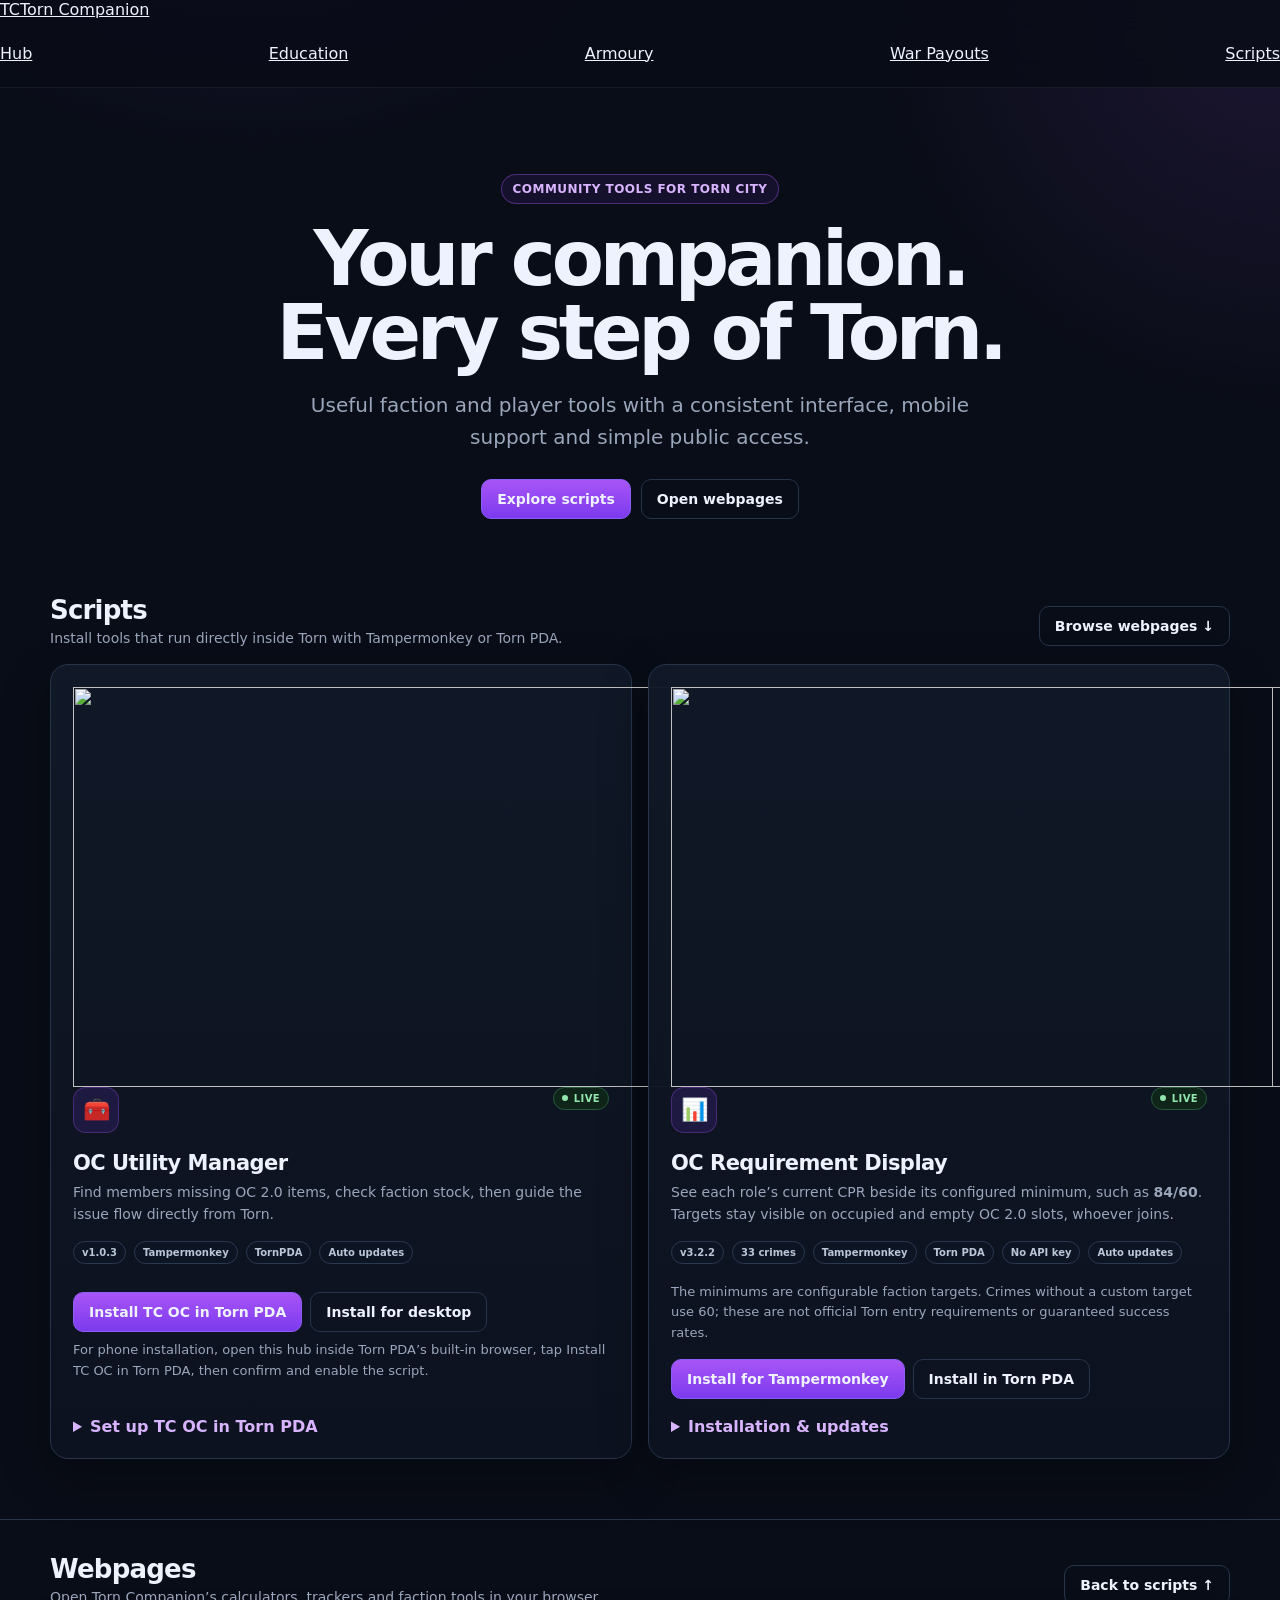
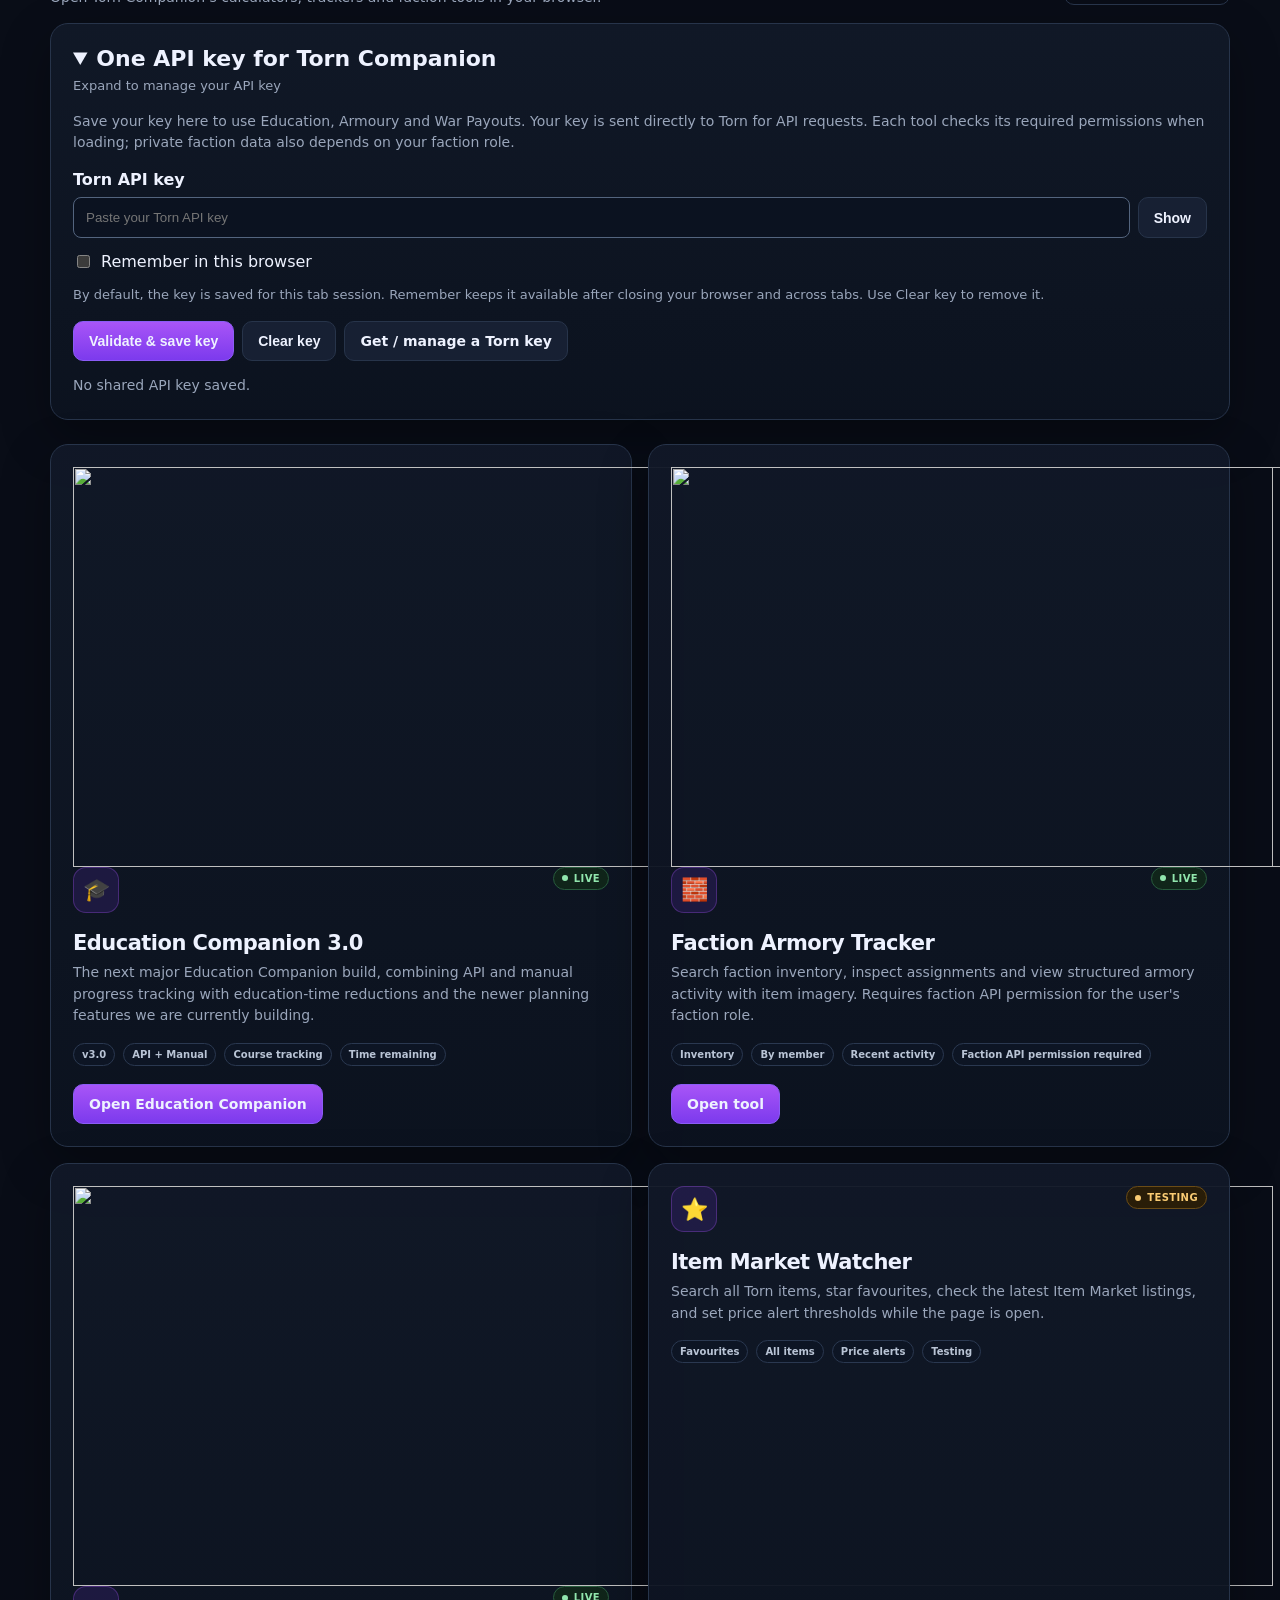
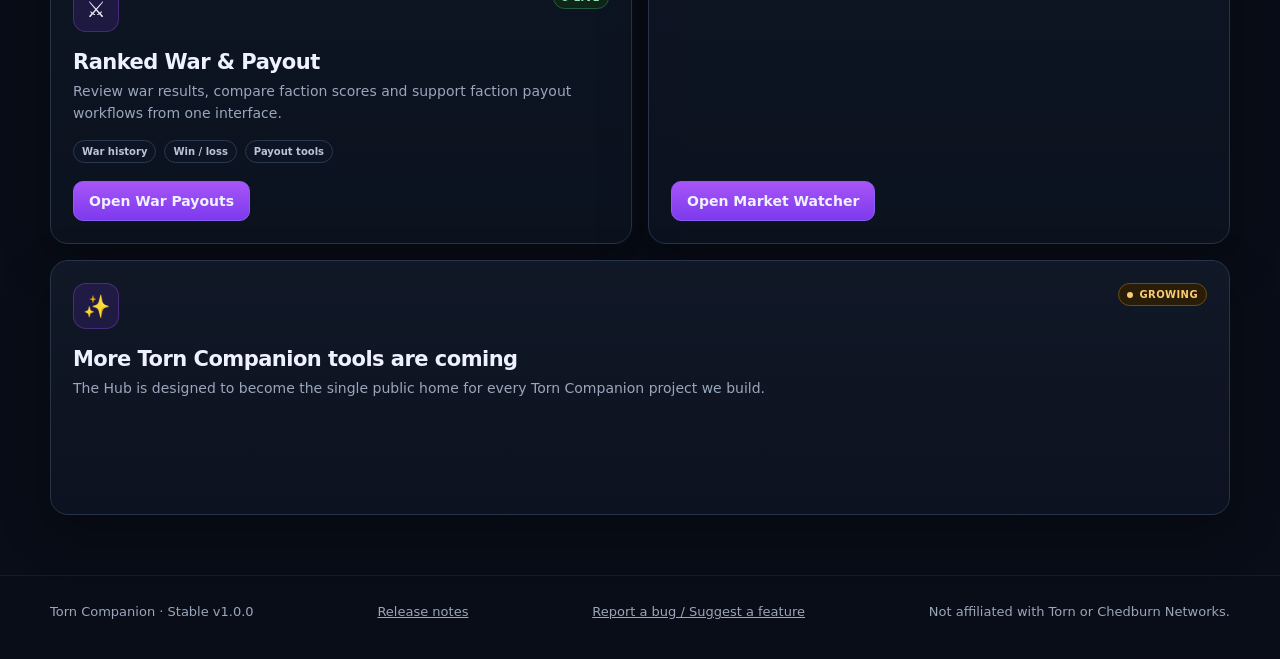
==== public/index.html @ 02f47828 "Group hub userscripts above separate webpages section" ====
<!doctype html>
<html lang="en">
<head>
  <meta charset="utf-8">
  <meta name="viewport" content="width=device-width,initial-scale=1,viewport-fit=cover">
  <meta name="theme-color" content="#0b1020">
  <link rel="icon" type="image/svg+xml" href="/favicon.svg">
  <title>Torn Companion</title>
  <meta name="description" content="Torn Companion — community tools for Torn City.">
  <style>
    :root{
      color-scheme:dark;
      --bg:#090d17;
      --panel:#111827;
      --panel2:#0f172a;
      --line:#27344a;
      --text:#eef2ff;
      --muted:#9aa6bb;
      --purple:#7c3aed;
      --purple2:#a855f7;
      --green:#22c55e;
      --amber:#f59e0b;
      --shadow:0 18px 50px rgba(0,0,0,.30);
    }
    *{box-sizing:border-box}
    html{scroll-behavior:smooth}
    body{
      margin:0;
      min-height:100vh;
      font-family:Inter,ui-sans-serif,system-ui,-apple-system,BlinkMacSystemFont,"Segoe UI",sans-serif;
      background:
        radial-gradient(circle at 20% -10%,rgba(124,58,237,.26),transparent 34rem),
        radial-gradient(circle at 100% 0,rgba(168,85,247,.13),transparent 26rem),
        var(--bg);
      color:var(--text);
    }
    a{color:inherit}
    .shell{width:min(1180px,calc(100% - 32px));margin:auto}
    header{
      position:sticky;top:0;z-index:20;
      background:rgba(9,13,23,.82);
      backdrop-filter:blur(16px);
      border-bottom:1px solid rgba(255,255,255,.06);
    }
    nav{height:68px;display:flex;align-items:center;justify-content:space-between;gap:16px}
    .brand{display:flex;align-items:center;gap:11px;text-decoration:none;font-weight:850;letter-spacing:-.02em}
    .mark{
      width:38px;height:38px;border-radius:11px;
      display:grid;place-items:center;
      background:linear-gradient(145deg,var(--purple2),var(--purple));
      box-shadow:0 8px 24px rgba(124,58,237,.32);
      font-size:18px;font-weight:900;
    }
    .navlinks{display:flex;gap:8px}
    .navlinks a{
      text-decoration:none;color:var(--muted);font-size:14px;font-weight:700;
      padding:8px 10px;border-radius:8px;
    }
    .navlinks a:hover{background:rgba(255,255,255,.05);color:var(--text)}
    .hero{padding:86px 0 42px;text-align:center}
    .eyebrow{
      display:inline-flex;align-items:center;gap:7px;
      border:1px solid rgba(168,85,247,.4);
      background:rgba(124,58,237,.10);
      color:#d8b4fe;border-radius:999px;padding:7px 11px;
      font-size:12px;font-weight:800;letter-spacing:.04em;text-transform:uppercase;
    }
    .hero h1{font-size:clamp(42px,8vw,76px);line-height:.98;margin:18px auto 18px;letter-spacing:-.055em}
    .hero p{max-width:720px;margin:0 auto;color:var(--muted);font-size:clamp(16px,2.2vw,20px);line-height:1.6}
    .hero-actions{display:flex;gap:10px;justify-content:center;flex-wrap:wrap;margin-top:26px}
    .btn{
      display:inline-flex;align-items:center;justify-content:center;gap:8px;
      border-radius:10px;padding:11px 15px;text-decoration:none;font-size:14px;font-weight:800;
      border:1px solid var(--line);background:#172033;color:var(--text);cursor:pointer;
    }
    .btn:hover{transform:translateY(-1px);border-color:#53647e}
    .btn.primary{background:linear-gradient(180deg,var(--purple2),var(--purple));border-color:#8b5cf6}
    .btn.ghost{background:transparent}
    section{padding:34px 0 60px;scroll-margin-top:90px}
    article[id],#api-settings{scroll-margin-top:90px}
    .section-head{display:flex;justify-content:space-between;align-items:end;gap:20px;margin-bottom:18px}
    .section-head h2{margin:0;font-size:26px;letter-spacing:-.03em}
    .section-head p{margin:5px 0 0;color:var(--muted);font-size:14px}
    .grid{display:grid;grid-template-columns:repeat(2,minmax(0,1fr));gap:16px}
    .card{
      min-height:255px;
      display:flex;flex-direction:column;
      background:linear-gradient(180deg,rgba(17,24,39,.96),rgba(12,18,31,.96));
      border:1px solid var(--line);border-radius:18px;padding:22px;
      box-shadow:var(--shadow);
    }
    .card-top{display:flex;align-items:flex-start;justify-content:space-between;gap:14px}
    .icon{
      width:46px;height:46px;border-radius:13px;display:grid;place-items:center;
      background:rgba(124,58,237,.15);border:1px solid rgba(168,85,247,.30);font-size:22px;
    }
    .status{
      display:inline-flex;align-items:center;gap:6px;
      padding:5px 8px;border-radius:999px;border:1px solid #275b3d;
      background:#10251a;color:#91e6ad;font-size:10px;font-weight:900;text-transform:uppercase;letter-spacing:.04em;
    }
    .status.pending{border-color:#6b4c16;background:#291d08;color:#f9cb73}
    .dot{width:6px;height:6px;border-radius:50%;background:currentColor}
    .card h3{font-size:21px;letter-spacing:-.025em;margin:18px 0 7px}
    .card p{color:var(--muted);line-height:1.55;margin:0 0 16px;font-size:14px}
    .meta{display:flex;gap:8px;flex-wrap:wrap;margin-bottom:18px}
    .pill{border:1px solid #2a3850;color:#b9c4d5;background:#0d1524;border-radius:999px;padding:5px 8px;font-size:10px;font-weight:800}
    .card-actions{display:flex;gap:8px;flex-wrap:wrap;margin-top:auto}
    .wide{grid-column:1/-1}
    .install-box{
      display:grid;grid-template-columns:1fr auto;gap:14px;align-items:center;
      background:#0b1220;border:1px solid #26364e;border-radius:12px;padding:12px;margin-top:4px;
    }
    code{color:#c4b5fd;font-size:12px;word-break:break-all}
    footer{border-top:1px solid rgba(255,255,255,.06);padding:28px 0 40px;color:var(--muted);font-size:13px}
    .footer-row{display:flex;justify-content:space-between;gap:20px;flex-wrap:wrap}
    @media(max-width:760px){
      .shell{width:min(100% - 20px,1180px)}
      nav{height:60px}.navlinks{display:none}
      .hero{padding:58px 0 26px}
      .grid{grid-template-columns:1fr}
      .wide{grid-column:auto}
      .section-head{align-items:flex-start;flex-direction:column}
      .install-box{grid-template-columns:1fr}
      .card{min-height:auto}
    }
  </style>
<script src="/shared-api.js" defer></script><link rel="stylesheet" href="/companion.css"><script src="/pda-install.js" defer></script><script src="/oc-requirements-install.js" defer></script></head>
<body class="tc-page tc-hub" data-page="hub">
<header><div class="tc-navbar"><div class="tc-nav-top"><a class="tc-nav-brand" href="/"><span class="tc-nav-mark">TC</span><span>Torn Companion</span></a><nav class="tc-mainnav" aria-label="Torn Companion tools"><a href="/" aria-current="page">Hub</a><a href="/education/">Education</a><a href="/armoury/">Armoury</a><a href="/payouts/">War Payouts</a><a href="/#scripts">Scripts</a></nav></div></div></header>

  <main>
    <div class="shell hero tc-hero" style="--tc-art:url('/assets/hub-banner.webp')">
      <span class="eyebrow">Community tools for Torn City</span>
      <h1>Your companion.<br>Every step of Torn.</h1>
      <p>Useful faction and player tools with a consistent interface, mobile support and simple public access.</p>
      <div class="hero-actions">
        <a class="btn primary" href="#scripts">Explore scripts</a>
        <a class="btn ghost" href="#tools">Open webpages</a>
      </div>
    </div>


    <section id="scripts" aria-labelledby="scripts-heading">
      <div class="shell">
        <div class="section-head">
          <div>
            <h2 id="scripts-heading">Scripts</h2>
            <p>Install tools that run directly inside Torn with Tampermonkey or Torn PDA.</p>
          </div>
          <a class="btn ghost" href="#tools">Browse webpages ↓</a>
        </div>
        <div class="grid">
          <article class="card" id="install">
            <img class="tool-art" src="/assets/hub-banner.webp" alt="" loading="lazy" decoding="async" width="1200" height="400">
<div class="card-top">
              <div class="icon">🧰</div>
              <span class="status"><span class="dot"></span>Live</span>
            </div>
            <h3>OC Utility Manager</h3>
            <p>Find members missing OC 2.0 items, check faction stock, then guide the issue flow directly from Torn.</p>
            <div class="meta">
              <span class="pill">v1.0.3</span>
              <span class="pill">Tampermonkey</span>
              <span class="pill">TornPDA</span>
              <span class="pill">Auto updates</span>
            </div>
            <div class="card-actions">
              <a class="btn primary" href="/scripts/tc-oc.user.js">Install TC OC in Torn PDA</a><a class="btn ghost" href="https://raw.githubusercontent.com/eKININJ4x/torn-oc-utility-manager/main/oc-utility-manager.user.js">Install for desktop</a><p style="width:100%;font-size:13px;color:var(--muted)">For phone installation, open this hub inside Torn PDA’s built-in browser, tap Install TC OC in Torn PDA, then confirm and enable the script.</p><details class="tc-pda-guide" style="width:100%;margin-top:12px"><summary style="cursor:pointer;font-weight:800;color:#d8b4fe">Set up TC OC in Torn PDA</summary><ol style="padding-left:20px;color:var(--muted);line-height:1.7"><li>Open Torn PDA → Settings → Advanced browser settings. Enable custom user scripts and open Manage scripts / Userscripts.</li><li>Open this hub inside Torn PDA’s built-in browser and tap <strong>Install TC OC in Torn PDA</strong>. Torn PDA will open its script installation screen. Confirm installation and ensure the script is enabled.</li><li>If no install prompt appears, use <strong>Copy script for Torn PDA</strong> below. In Manage scripts, tap +, paste the complete script and save it. Choose injection at End if the panel does not appear.</li><li>In Torn PDA’s browser, open Torn → Faction → Organised Crimes. Open the TC OC / OC Utility Manager button.</li><li>In TC OC, tap API key, enter your Torn key, then Save API key and Refresh. Private faction data requires the appropriate key permissions and Faction API Access for your faction role.</li></ol><p style="font-size:13px;color:var(--muted)">TC OC runs inside Torn and stores its own key. The hub’s shared key does not automatically transfer into Torn PDA’s userscript. Keep only one copy of TC OC enabled; reload the faction page after installing.</p><button class="btn" type="button" id="tcCopyPdaScript">Copy script for Torn PDA</button><p id="tcPdaCopyStatus" role="status" style="font-size:13px;color:var(--muted)"></p><textarea id="tcPdaScriptText" hidden readonly aria-label="TC OC script to copy" style="width:100%;min-height:140px"></textarea></details>
              </div>
          </article>

          <article class="card" id="oc-requirements">
            <img class="tool-art" src="/assets/hub-banner.webp" alt="" loading="lazy" decoding="async" width="1200" height="400">
            <div class="card-top">
              <div class="icon" aria-hidden="true">📊</div>
              <span class="status"><span class="dot"></span>Live</span>
            </div>
            <h3>OC Requirement Display</h3>
            <p>See each role’s current CPR beside its configured minimum, such as <strong>84/60</strong>. Targets stay visible on occupied and empty OC 2.0 slots, whoever joins.</p>
            <div class="meta">
              <span class="pill">v3.2.2</span><span class="pill">33 crimes</span><span class="pill">Tampermonkey</span><span class="pill">Torn PDA</span><span class="pill">No API key</span><span class="pill">Auto updates</span>
            </div>
            <p style="font-size:13px">The minimums are configurable faction targets. Crimes without a custom target use 60; these are not official Torn entry requirements or guaranteed success rates.</p>
            <div class="card-actions">
              <a class="btn primary" href="https://raw.githubusercontent.com/eKININJ4x/torn-companion-hub/main/public/scripts/tc-oc-requirements.user.js">Install for Tampermonkey</a>
              <a class="btn ghost" href="/scripts/tc-oc-requirements.user.js">Install in Torn PDA</a>
            </div>
            <details style="margin-top:18px">
              <summary style="cursor:pointer;font-weight:800;color:#d8b4fe">Installation &amp; updates</summary>
              <h4>Desktop / Tampermonkey</h4>
              <ol style="padding-left:20px;color:var(--muted);line-height:1.7">
                <li>With Tampermonkey installed and enabled, select <strong>Install for Tampermonkey</strong> and confirm the installation screen.</li>
                <li>If you tested an earlier copy, replace or disable that copy so only one OC Requirement Display script is enabled.</li>
                <li>Refresh Torn’s Faction → Organised Crimes page. Role values should now appear as current/minimum.</li>
              </ol>
              <h4>Torn PDA</h4>
              <ol style="padding-left:20px;color:var(--muted);line-height:1.7">
                <li>Enable custom user scripts in Torn PDA’s browser settings.</li>
                <li>Open this hub inside Torn PDA’s built-in browser, tap <strong>Install in Torn PDA</strong>, then confirm and enable the script.</li>
                <li>If no installation prompt appears, use <strong>Copy script</strong> below. Open Torn PDA’s Manage scripts / Userscripts, add a script, paste the complete code and save. Use End injection if requested.</li>
                <li>Reload Torn’s Faction → Organised Crimes page inside Torn PDA. No API key is needed.</li>
              </ol>
              <p style="font-size:13px">This published version includes update and download links. Tampermonkey can check for updates automatically when enabled; in Torn PDA, use its script update/check control if available, or reinstall from this card. Manually pasted earlier test builds need this version installed once to receive the update links.</p>
              <button class="btn" type="button" id="tcCopyOcRequirements">Copy script</button>
              <p id="tcOcRequirementsCopyStatus" role="status" aria-live="polite" style="font-size:13px;color:var(--muted)"></p>
              <textarea id="tcOcRequirementsScriptText" hidden readonly aria-label="OC Requirement Display script to copy" style="width:100%;min-height:160px"></textarea>
            </details>
          </article>
        </div>
      </div>
    </section>

    <section id="tools" aria-labelledby="webpages-heading" style="border-top:1px solid var(--line)">
      <div class="shell">
        <div class="section-head">
          <div>
            <h2 id="webpages-heading">Webpages</h2>
            <p>Open Torn Companion’s calculators, trackers and faction tools in your browser.</p>
          </div>
          <a class="btn ghost" href="#scripts">Back to scripts ↑</a>
        </div>
        <div id="api-settings" style="margin:0 0 24px">
          <article class="card" style="min-height:auto"><details id="tcApiDetails" open><summary style="cursor:pointer;font-size:22px;font-weight:800"><span>One API key for Torn Companion</span><span id="tcApiSummary" style="display:block;margin-top:7px;color:#9aa6bb;font-size:13px;font-weight:400">Expand to manage your API key</span></summary><div style="margin-top:18px"><p>Save your key here to use Education, Armoury and War Payouts. Your key is sent directly to Torn for API requests. Each tool checks its required permissions when loading; private faction data also depends on your faction role.</p><form id="tcKeyForm"><label for="tcKey" style="display:block;margin-bottom:8px;font-weight:700">Torn API key</label><div style="display:flex;gap:8px;flex-wrap:wrap"><input id="tcKey" type="password" autocomplete="off" spellcheck="false" placeholder="Paste your Torn API key" style="flex:1;min-width:180px;padding:12px;background:#0b1220;color:#eef2ff;border:1px solid #53647e;border-radius:8px"><button class="btn" type="button" id="tcShow">Show</button></div><label style="display:flex;align-items:center;gap:8px;margin:14px 0"><input type="checkbox" id="tcRemember">Remember in this browser</label><p style="font-size:13px">By default, the key is saved for this tab session. Remember keeps it available after closing your browser and across tabs. Use Clear key to remove it.</p><div class="card-actions"><button type="submit" class="btn primary" id="tcSave">Validate &amp; save key</button><button type="button" class="btn" id="tcClear">Clear key</button><a class="btn" href="https://www.torn.com/preferences.php#tab=api" target="_blank" rel="noopener noreferrer">Get / manage a Torn key</a></div><p id="tcKeyState" role="status" aria-live="polite" style="margin:14px 0 0">No shared API key saved.</p></form></div></details></article>
        </div>
        <div class="grid">
          <article class="card">
            <img class="tool-art" src="/assets/education-university.webp" alt="" loading="lazy" decoding="async" width="1200" height="400">
<div class="card-top">
              <div class="icon">🎓</div>
              <span class="status"><span class="dot"></span>Live</span>
            </div>
            <h3>Education Companion 3.0</h3>
            <p>The next major Education Companion build, combining API and manual progress tracking with education-time reductions and the newer planning features we are currently building.</p>
            <div class="meta">
              <span class="pill">v3.0</span>
              <span class="pill">API + Manual</span>
              <span class="pill">Course tracking</span>
              <span class="pill">Time remaining</span>
            </div>
            <div class="card-actions">
              <a class="btn primary" href="/education/">Open Education Companion</a>
              </div>
            
          </article>

          <article class="card">
            <img class="tool-art" src="/assets/armoury-banner.webp" alt="" loading="lazy" decoding="async" width="1200" height="400">
<div class="card-top">
              <div class="icon">🧱</div>
              <span class="status"><span class="dot"></span>Live</span>
            </div>
            <h3>Faction Armory Tracker</h3>
            <p>Search faction inventory, inspect assignments and view structured armory activity with item imagery. Requires faction API permission for the user's faction role.</p>
            <div class="meta">
              <span class="pill">Inventory</span>
              <span class="pill">By member</span>
              <span class="pill">Recent activity</span>
              <span class="pill">Faction API permission required</span>
            </div>
            <div class="card-actions">
              <a class="btn primary" href="/armoury/">Open tool</a>
              </div>
          </article>

          <article class="card">
            <img class="tool-art" src="/assets/payouts-banner.webp" alt="" loading="lazy" decoding="async" width="1200" height="400">
<div class="card-top">
              <div class="icon">⚔️</div>
              <span class="status"><span class="dot"></span>Live</span>
            </div>
            <h3>Ranked War & Payout</h3>
            <p>Review war results, compare faction scores and support faction payout workflows from one interface.</p>
            <div class="meta">
              <span class="pill">War history</span>
              <span class="pill">Win / loss</span>
              <span class="pill">Payout tools</span>
            </div>
            <div class="card-actions">
              <a class="btn primary" href="/payouts/">Open War Payouts</a>
              </div>
          </article>

          <article class="card">
<div class="card-top"><div class="icon">⭐</div><span class="status pending"><span class="dot"></span>Testing</span></div>
<h3>Item Market Watcher</h3><p>Search all Torn items, star favourites, check the latest Item Market listings, and set price alert thresholds while the page is open.</p>
<div class="meta"><span class="pill">Favourites</span><span class="pill">All items</span><span class="pill">Price alerts</span><span class="pill">Testing</span></div>
<div class="card-actions"><a class="btn primary" href="/market/">Open Market Watcher</a></div>
</article>

          <article class="card wide">
            <div class="card-top">
              <div class="icon">✨</div>
              <span class="status pending"><span class="dot"></span>Growing</span>
            </div>
            <h3>More Torn Companion tools are coming</h3>
            <p>The Hub is designed to become the single public home for every Torn Companion project we build.</p>
          </article>
        </div>
      </div>
    </section>
  </main>

  <footer>
    <div class="shell footer-row">
      <span>Torn Companion · Stable v1.0.0</span><a href="https://github.com/eKININJ4x/torn-companion-hub/releases/tag/v1.0.0" target="_blank" rel="noopener noreferrer">Release notes</a><a href="https://github.com/eKININJ4x/torn-companion-hub/issues/new/choose" target="_blank" rel="noopener noreferrer">Report a bug / Suggest a feature</a>
      <span>Not affiliated with Torn or Chedburn Networks.</span>
    </div>
  </footer>
</body>
</html>
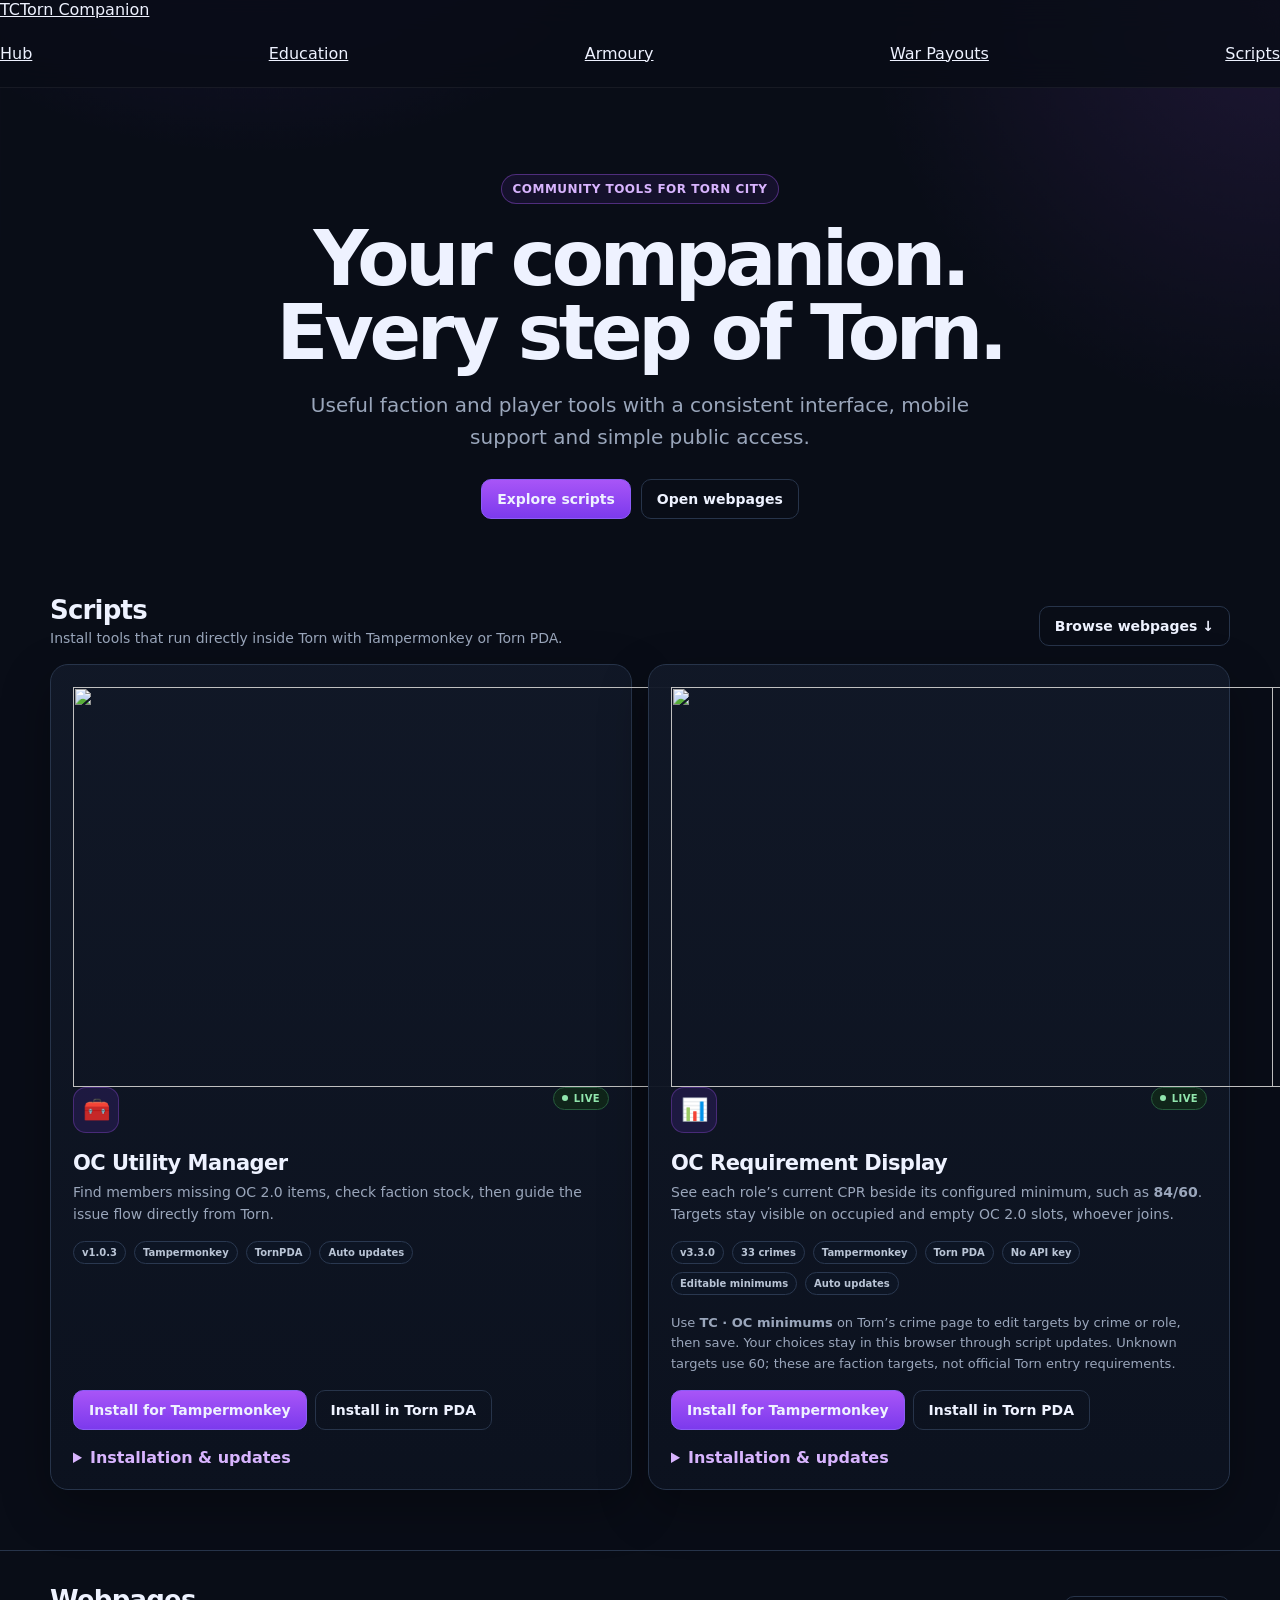
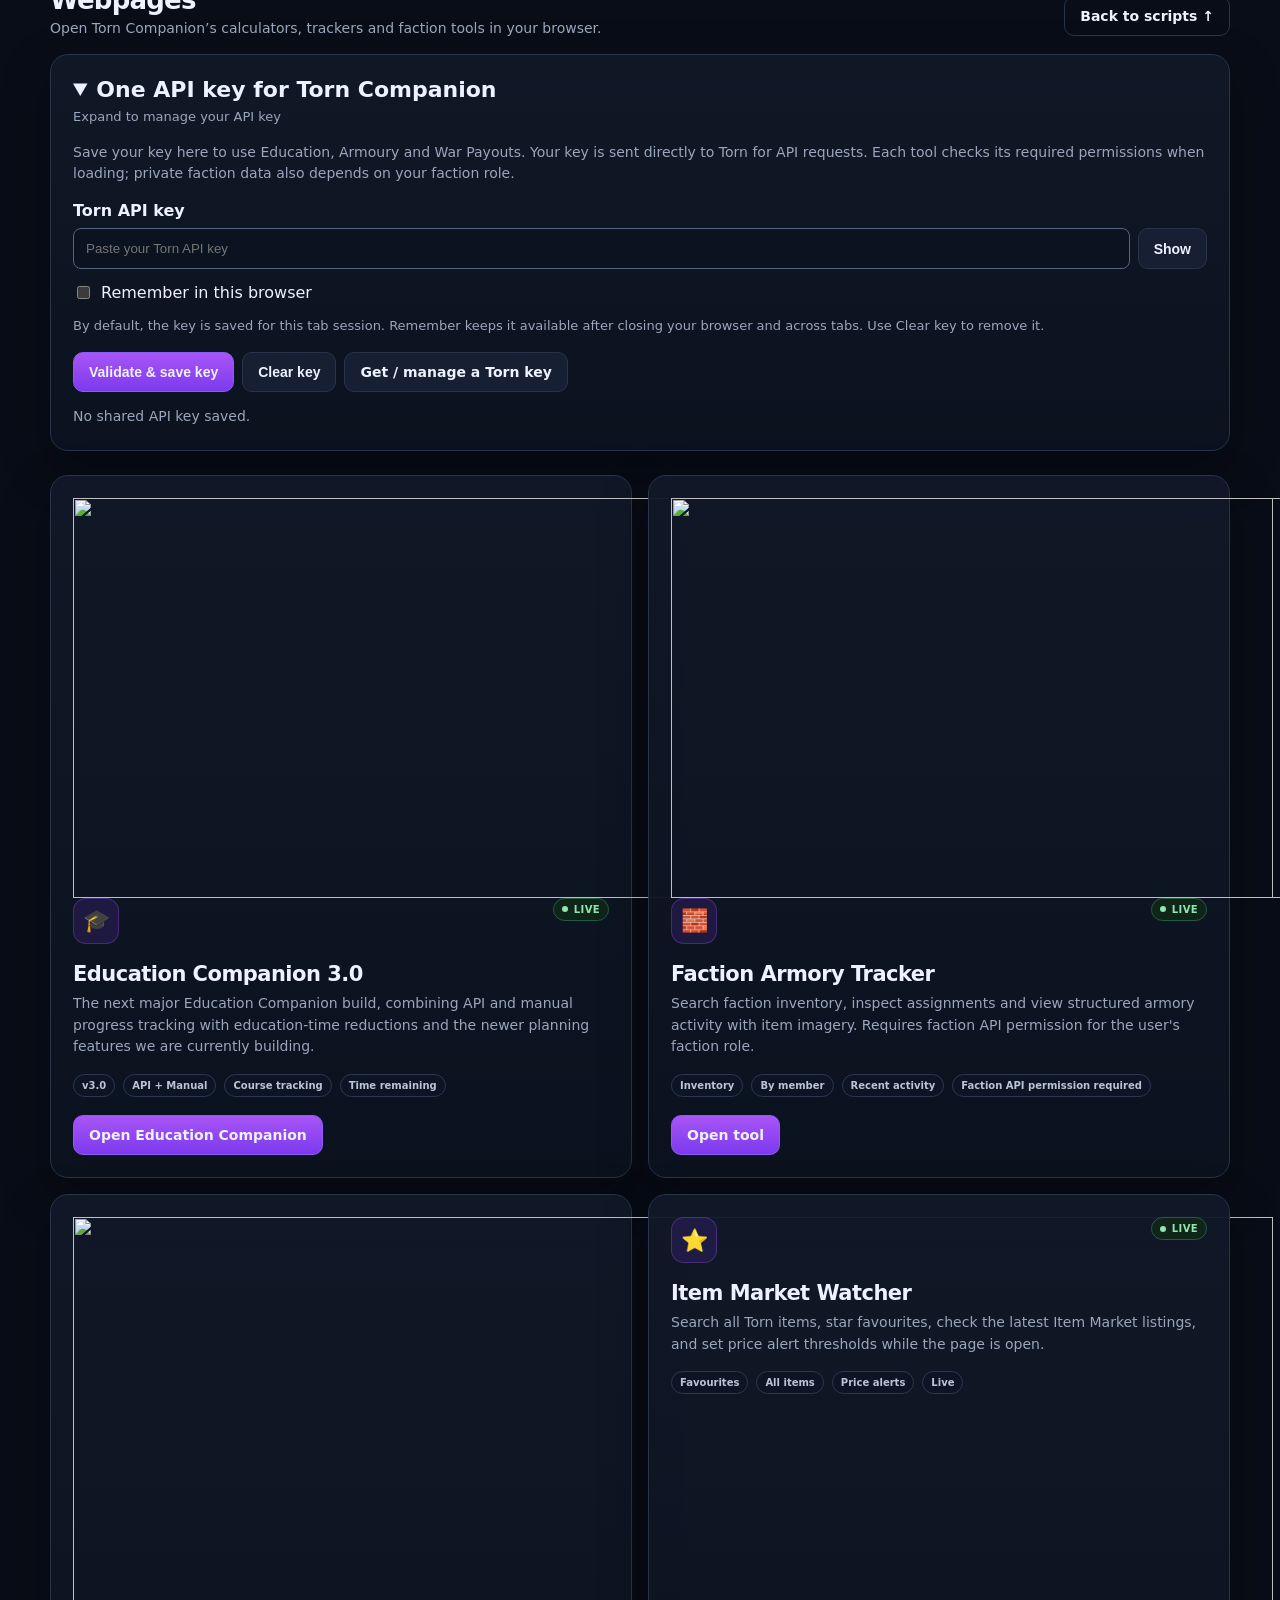
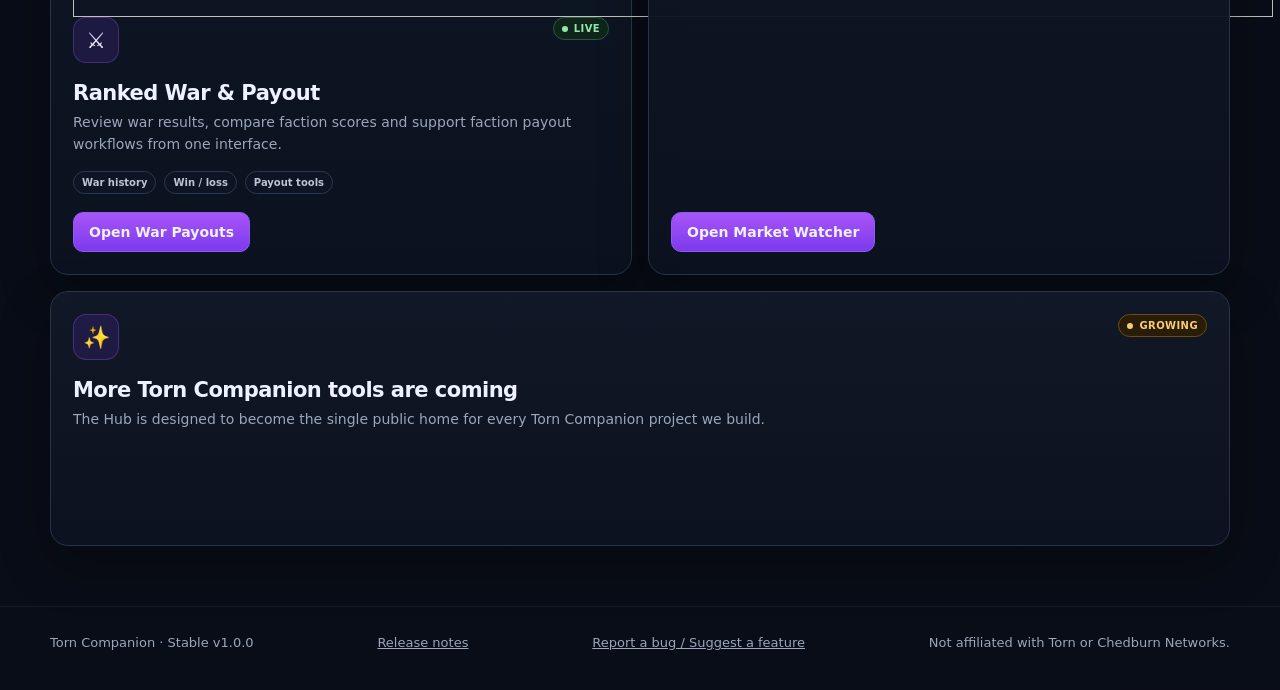
==== commit 18a1288f: "Add persistent OC target settings and polish hub script cards" ====
--- a/public/index.html
+++ b/public/index.html
@@ -152,7 +152,7 @@
         </div>
         <div class="grid">
           <article class="card" id="install">
-            <img class="tool-art" src="/assets/hub-banner.webp" alt="" loading="lazy" decoding="async" width="1200" height="400">
+            <img class="tool-art" src="/assets/oc-utility-banner.svg" alt="" loading="lazy" decoding="async" width="1200" height="400">
 <div class="card-top">
               <div class="icon">🧰</div>
               <span class="status"><span class="dot"></span>Live</span>
@@ -166,12 +166,14 @@
               <span class="pill">Auto updates</span>
             </div>
             <div class="card-actions">
-              <a class="btn primary" href="/scripts/tc-oc.user.js">Install TC OC in Torn PDA</a><a class="btn ghost" href="https://raw.githubusercontent.com/eKININJ4x/torn-oc-utility-manager/main/oc-utility-manager.user.js">Install for desktop</a><p style="width:100%;font-size:13px;color:var(--muted)">For phone installation, open this hub inside Torn PDA’s built-in browser, tap Install TC OC in Torn PDA, then confirm and enable the script.</p><details class="tc-pda-guide" style="width:100%;margin-top:12px"><summary style="cursor:pointer;font-weight:800;color:#d8b4fe">Set up TC OC in Torn PDA</summary><ol style="padding-left:20px;color:var(--muted);line-height:1.7"><li>Open Torn PDA → Settings → Advanced browser settings. Enable custom user scripts and open Manage scripts / Userscripts.</li><li>Open this hub inside Torn PDA’s built-in browser and tap <strong>Install TC OC in Torn PDA</strong>. Torn PDA will open its script installation screen. Confirm installation and ensure the script is enabled.</li><li>If no install prompt appears, use <strong>Copy script for Torn PDA</strong> below. In Manage scripts, tap +, paste the complete script and save it. Choose injection at End if the panel does not appear.</li><li>In Torn PDA’s browser, open Torn → Faction → Organised Crimes. Open the TC OC / OC Utility Manager button.</li><li>In TC OC, tap API key, enter your Torn key, then Save API key and Refresh. Private faction data requires the appropriate key permissions and Faction API Access for your faction role.</li></ol><p style="font-size:13px;color:var(--muted)">TC OC runs inside Torn and stores its own key. The hub’s shared key does not automatically transfer into Torn PDA’s userscript. Keep only one copy of TC OC enabled; reload the faction page after installing.</p><button class="btn" type="button" id="tcCopyPdaScript">Copy script for Torn PDA</button><p id="tcPdaCopyStatus" role="status" style="font-size:13px;color:var(--muted)"></p><textarea id="tcPdaScriptText" hidden readonly aria-label="TC OC script to copy" style="width:100%;min-height:140px"></textarea></details>
-              </div>
+              <a class="btn primary" href="https://raw.githubusercontent.com/eKININJ4x/torn-oc-utility-manager/main/oc-utility-manager.user.js">Install for Tampermonkey</a>
+              <a class="btn ghost" href="/scripts/tc-oc.user.js">Install in Torn PDA</a>
+            </div>
+            <details class="tc-pda-guide" style="margin-top:18px"><summary style="cursor:pointer;font-weight:800;color:#d8b4fe">Installation &amp; updates</summary><h4>Desktop / Tampermonkey</h4><ol style="padding-left:20px;color:var(--muted);line-height:1.7"><li>With Tampermonkey installed and enabled, select <strong>Install for Tampermonkey</strong> and confirm installation.</li><li>Keep one copy of OC Utility Manager enabled, then reload Torn’s faction page. Its existing update links let Tampermonkey check for newer versions.</li></ol><h4>Torn PDA</h4><ol style="padding-left:20px;color:var(--muted);line-height:1.7"><li>Open Torn PDA → Settings → Advanced browser settings. Enable custom user scripts and open Manage scripts / Userscripts.</li><li>Open this hub inside Torn PDA’s built-in browser and tap <strong>Install in Torn PDA</strong>. Torn PDA will open its script installation screen. Confirm installation and ensure the script is enabled.</li><li>If no install prompt appears, use <strong>Copy script for Torn PDA</strong> below. In Manage scripts, tap +, paste the complete script and save it. Choose injection at End if the panel does not appear.</li><li>In Torn PDA’s browser, open Torn → Faction → Organised Crimes. Open the TC OC / OC Utility Manager button.</li><li>In TC OC, tap API key, enter your Torn key, then Save API key and Refresh. Private faction data requires the appropriate key permissions and Faction API Access for your faction role.</li></ol><p style="font-size:13px;color:var(--muted)">TC OC runs inside Torn and stores its own key. The hub’s shared key does not automatically transfer into Torn PDA’s userscript. Keep only one copy of TC OC enabled; reload the faction page after installing.</p><button class="btn" type="button" id="tcCopyPdaScript">Copy script for Torn PDA</button><p id="tcPdaCopyStatus" role="status" style="font-size:13px;color:var(--muted)"></p><textarea id="tcPdaScriptText" hidden readonly aria-label="TC OC script to copy" style="width:100%;min-height:140px"></textarea></details>
           </article>
 
           <article class="card" id="oc-requirements">
-            <img class="tool-art" src="/assets/hub-banner.webp" alt="" loading="lazy" decoding="async" width="1200" height="400">
+            <img class="tool-art" src="/assets/oc-requirements-banner.svg" alt="" loading="lazy" decoding="async" width="1200" height="400">
             <div class="card-top">
               <div class="icon" aria-hidden="true">📊</div>
               <span class="status"><span class="dot"></span>Live</span>
@@ -179,9 +181,9 @@
             <h3>OC Requirement Display</h3>
             <p>See each role’s current CPR beside its configured minimum, such as <strong>84/60</strong>. Targets stay visible on occupied and empty OC 2.0 slots, whoever joins.</p>
             <div class="meta">
-              <span class="pill">v3.2.2</span><span class="pill">33 crimes</span><span class="pill">Tampermonkey</span><span class="pill">Torn PDA</span><span class="pill">No API key</span><span class="pill">Auto updates</span>
-            </div>
-            <p style="font-size:13px">The minimums are configurable faction targets. Crimes without a custom target use 60; these are not official Torn entry requirements or guaranteed success rates.</p>
+              <span class="pill">v3.3.0</span><span class="pill">33 crimes</span><span class="pill">Tampermonkey</span><span class="pill">Torn PDA</span><span class="pill">No API key</span><span class="pill">Editable minimums</span><span class="pill">Auto updates</span>
+            </div>
+            <p style="font-size:13px">Use <strong>TC · OC minimums</strong> on Torn’s crime page to edit targets by crime or role, then save. Your choices stay in this browser through script updates. Unknown targets use 60; these are faction targets, not official Torn entry requirements.</p>
             <div class="card-actions">
               <a class="btn primary" href="https://raw.githubusercontent.com/eKININJ4x/torn-companion-hub/main/public/scripts/tc-oc-requirements.user.js">Install for Tampermonkey</a>
               <a class="btn ghost" href="/scripts/tc-oc-requirements.user.js">Install in Torn PDA</a>
@@ -192,14 +194,14 @@
               <ol style="padding-left:20px;color:var(--muted);line-height:1.7">
                 <li>With Tampermonkey installed and enabled, select <strong>Install for Tampermonkey</strong> and confirm the installation screen.</li>
                 <li>If you tested an earlier copy, replace or disable that copy so only one OC Requirement Display script is enabled.</li>
-                <li>Refresh Torn’s Faction → Organised Crimes page. Role values should now appear as current/minimum.</li>
+                <li>Refresh Torn’s Faction → Organised Crimes page. Role values should now appear as current/minimum. Open <strong>TC · OC minimums</strong> at the bottom-right to change targets.</li>
               </ol>
-              <h4>Torn PDA</h4>
+              <h4>Change your minimums</h4><p style="font-size:13px">Choose a crime, optionally set a crime-wide minimum, then enter any role overrides. Blank roles inherit the crime-wide or built-in target. Select <strong>Save targets</strong> to apply your changes. Reset this crime or Reset all restores the built-in values after you save.</p><h4>Torn PDA</h4>
               <ol style="padding-left:20px;color:var(--muted);line-height:1.7">
                 <li>Enable custom user scripts in Torn PDA’s browser settings.</li>
                 <li>Open this hub inside Torn PDA’s built-in browser, tap <strong>Install in Torn PDA</strong>, then confirm and enable the script.</li>
                 <li>If no installation prompt appears, use <strong>Copy script</strong> below. Open Torn PDA’s Manage scripts / Userscripts, add a script, paste the complete code and save. Use End injection if requested.</li>
-                <li>Reload Torn’s Faction → Organised Crimes page inside Torn PDA. No API key is needed.</li>
+                <li>Reload Torn’s Faction → Organised Crimes page inside Torn PDA. No API key is needed. Use <strong>TC · OC minimums</strong> to change targets; settings are saved separately on each browser/device.</li>
               </ol>
               <p style="font-size:13px">This published version includes update and download links. Tampermonkey can check for updates automatically when enabled; in Torn PDA, use its script update/check control if available, or reinstall from this card. Manually pasted earlier test builds need this version installed once to receive the update links.</p>
               <button class="btn" type="button" id="tcCopyOcRequirements">Copy script</button>
@@ -282,9 +284,9 @@
           </article>
 
           <article class="card">
-<div class="card-top"><div class="icon">⭐</div><span class="status pending"><span class="dot"></span>Testing</span></div>
+<div class="card-top"><div class="icon">⭐</div><span class="status"><span class="dot"></span>Live</span></div>
 <h3>Item Market Watcher</h3><p>Search all Torn items, star favourites, check the latest Item Market listings, and set price alert thresholds while the page is open.</p>
-<div class="meta"><span class="pill">Favourites</span><span class="pill">All items</span><span class="pill">Price alerts</span><span class="pill">Testing</span></div>
+<div class="meta"><span class="pill">Favourites</span><span class="pill">All items</span><span class="pill">Price alerts</span><span class="pill">Live</span></div>
 <div class="card-actions"><a class="btn primary" href="/market/">Open Market Watcher</a></div>
 </article>
 
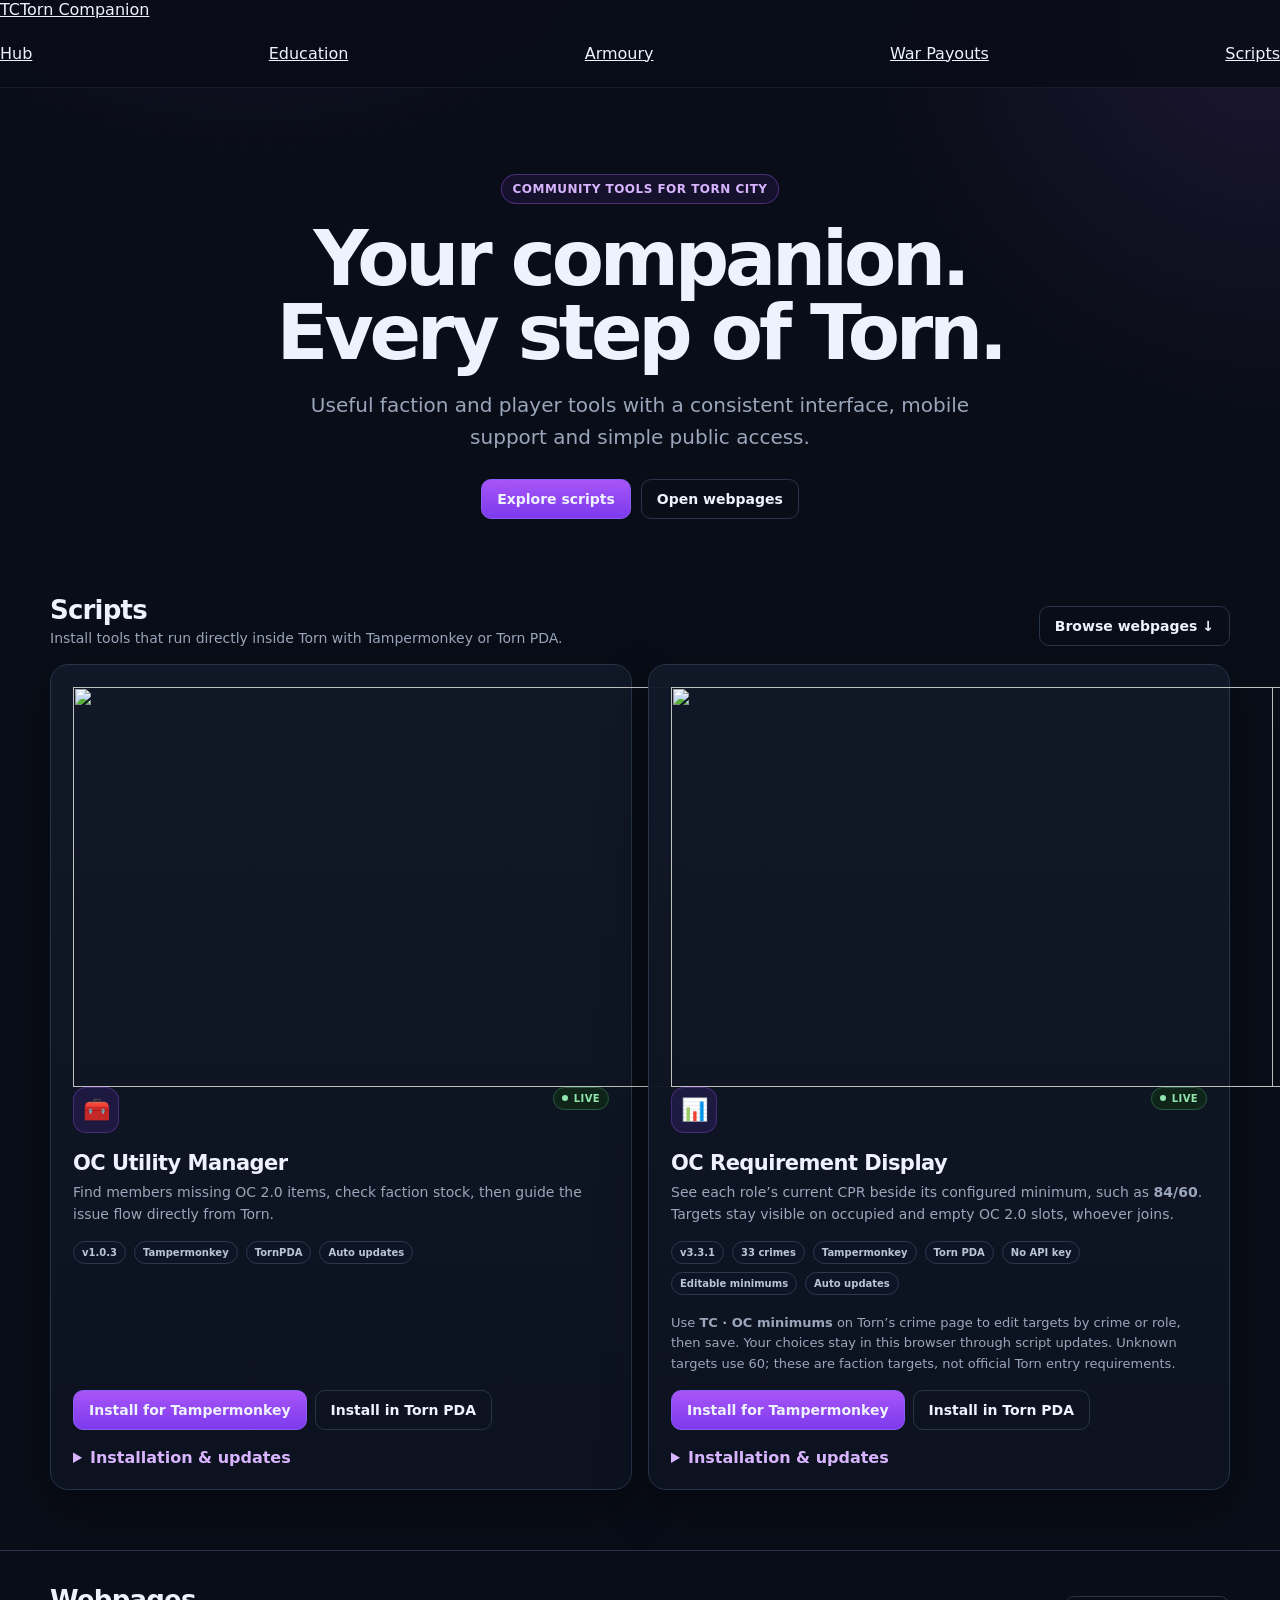
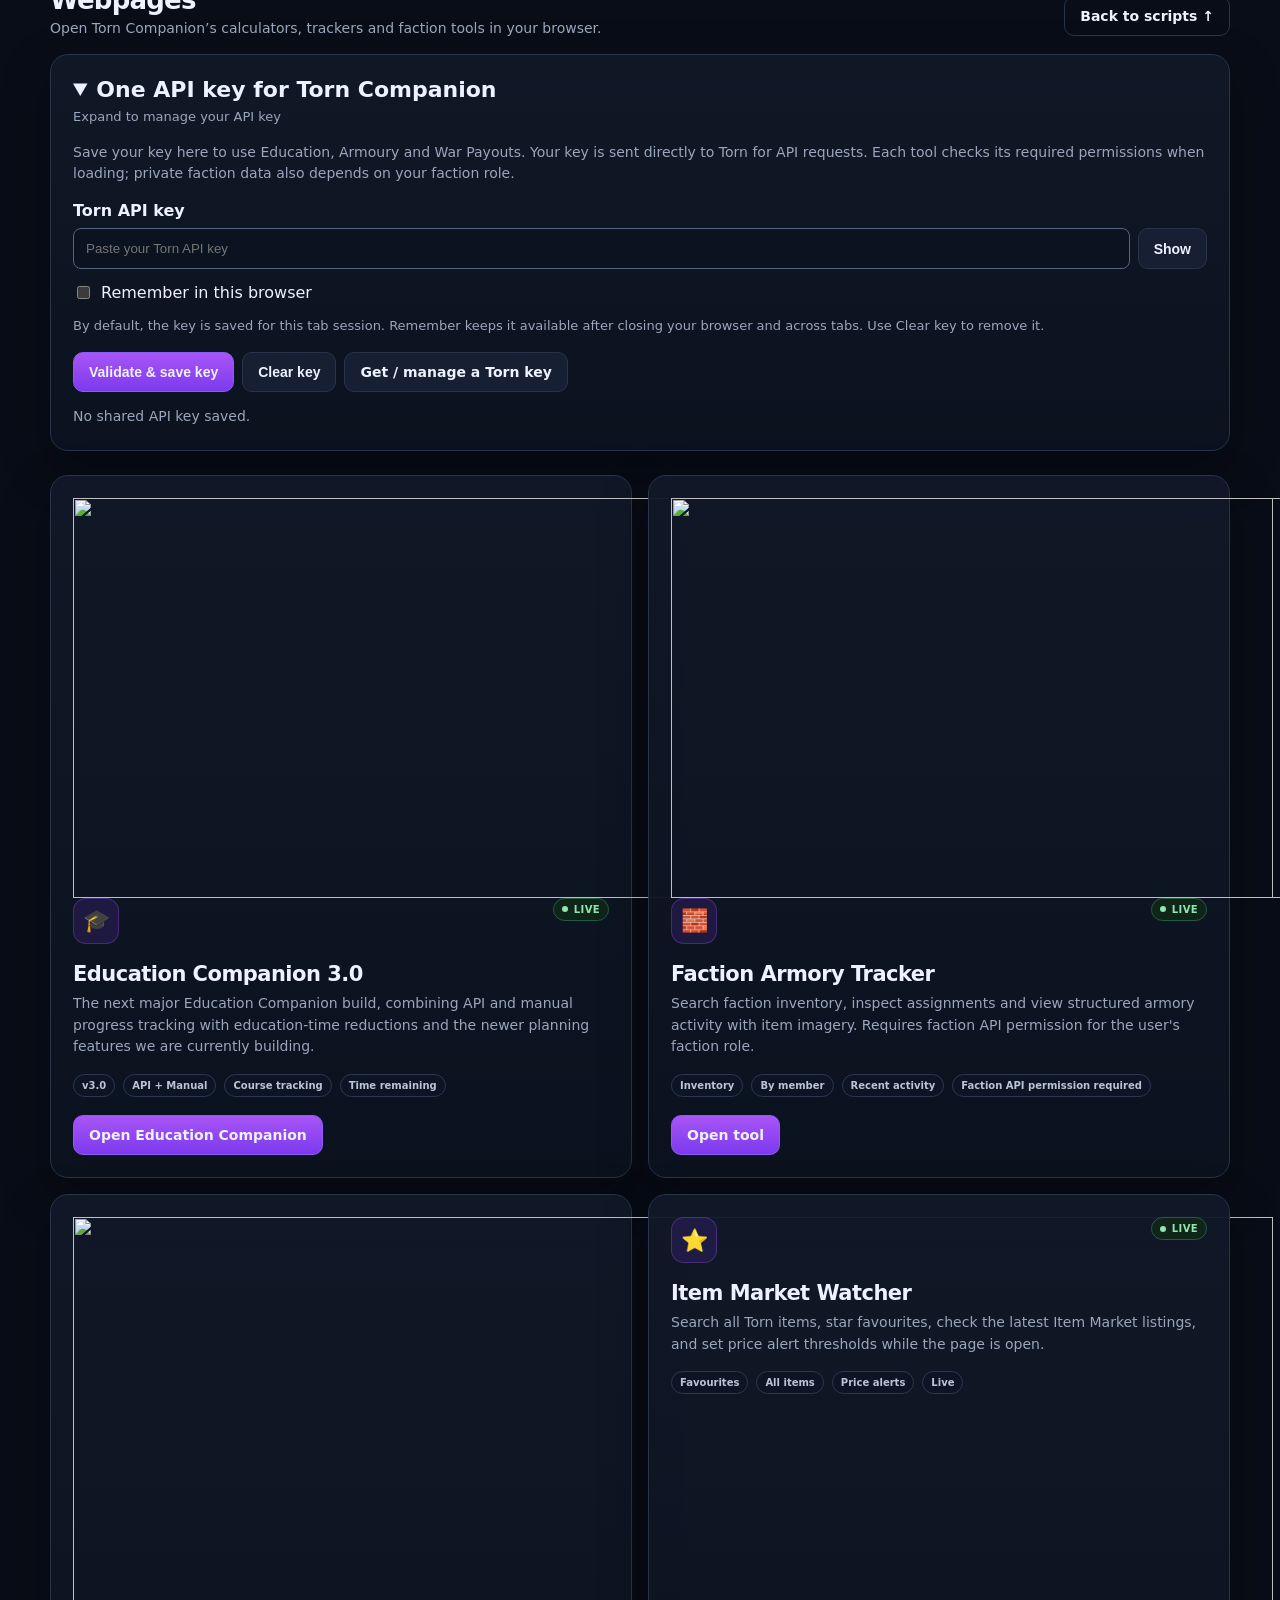
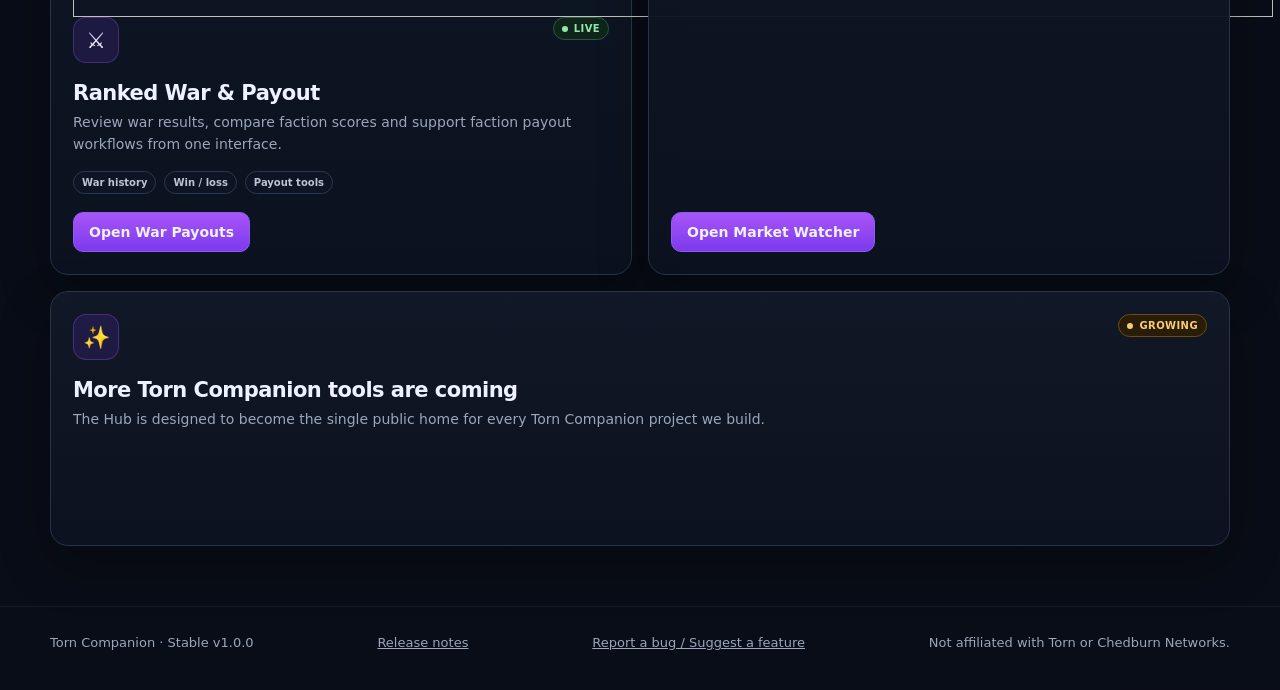
==== commit a51dfc59: "Raise OC minimums settings above Torn chat bar" ====
--- a/public/index.html
+++ b/public/index.html
@@ -181,7 +181,7 @@
             <h3>OC Requirement Display</h3>
             <p>See each role’s current CPR beside its configured minimum, such as <strong>84/60</strong>. Targets stay visible on occupied and empty OC 2.0 slots, whoever joins.</p>
             <div class="meta">
-              <span class="pill">v3.3.0</span><span class="pill">33 crimes</span><span class="pill">Tampermonkey</span><span class="pill">Torn PDA</span><span class="pill">No API key</span><span class="pill">Editable minimums</span><span class="pill">Auto updates</span>
+              <span class="pill">v3.3.1</span><span class="pill">33 crimes</span><span class="pill">Tampermonkey</span><span class="pill">Torn PDA</span><span class="pill">No API key</span><span class="pill">Editable minimums</span><span class="pill">Auto updates</span>
             </div>
             <p style="font-size:13px">Use <strong>TC · OC minimums</strong> on Torn’s crime page to edit targets by crime or role, then save. Your choices stay in this browser through script updates. Unknown targets use 60; these are faction targets, not official Torn entry requirements.</p>
             <div class="card-actions">
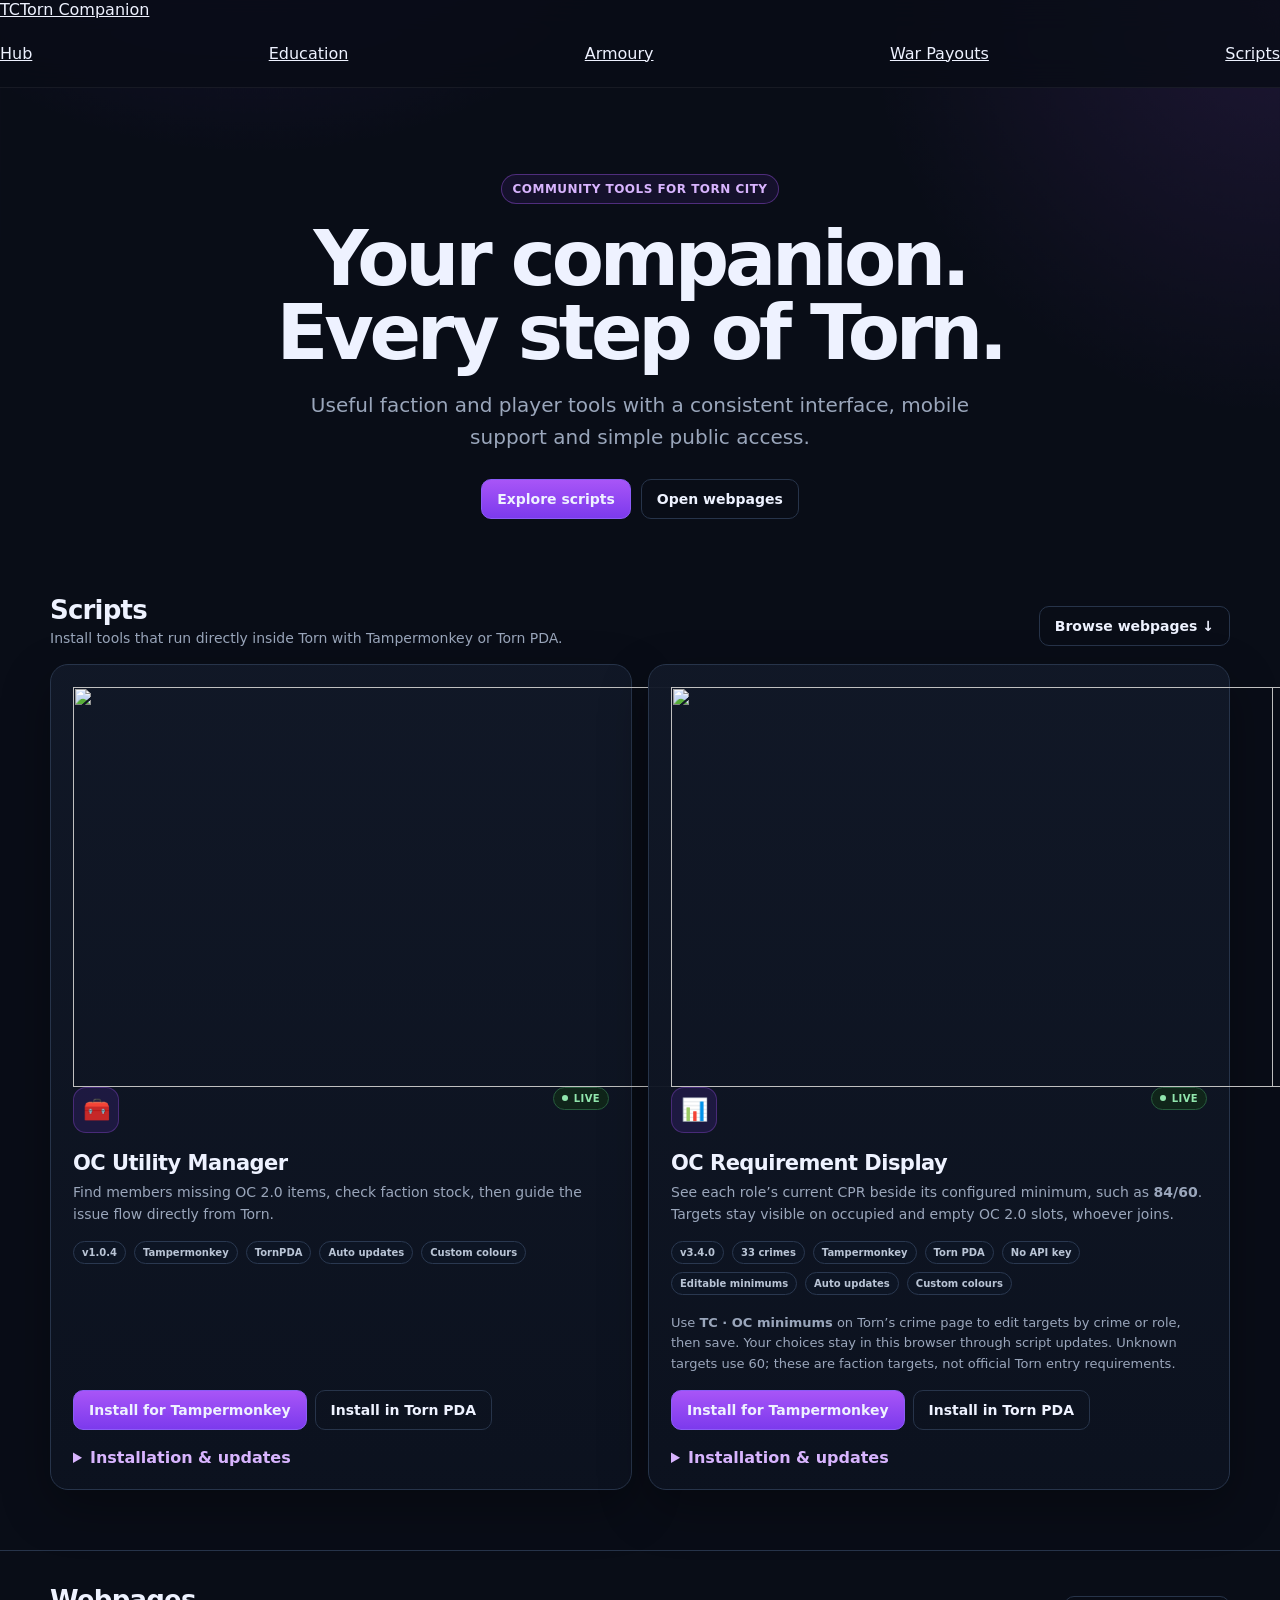
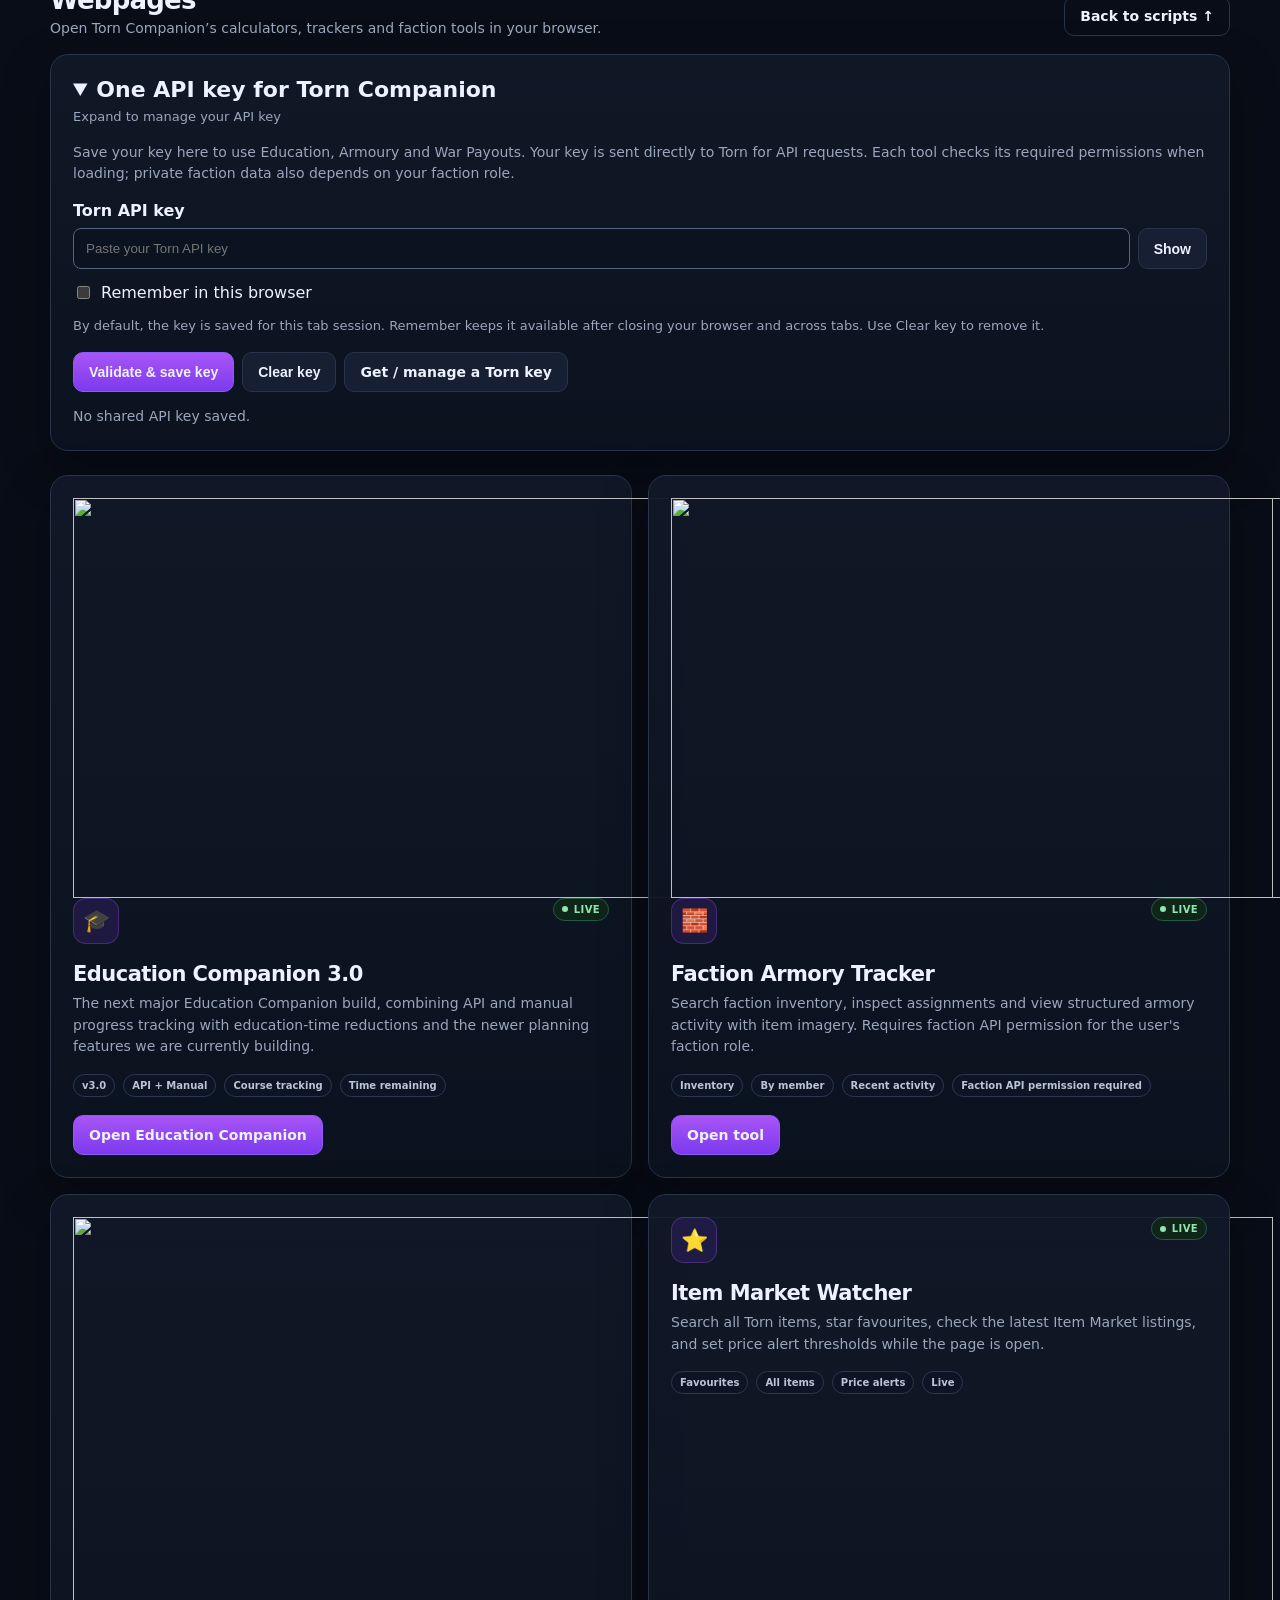
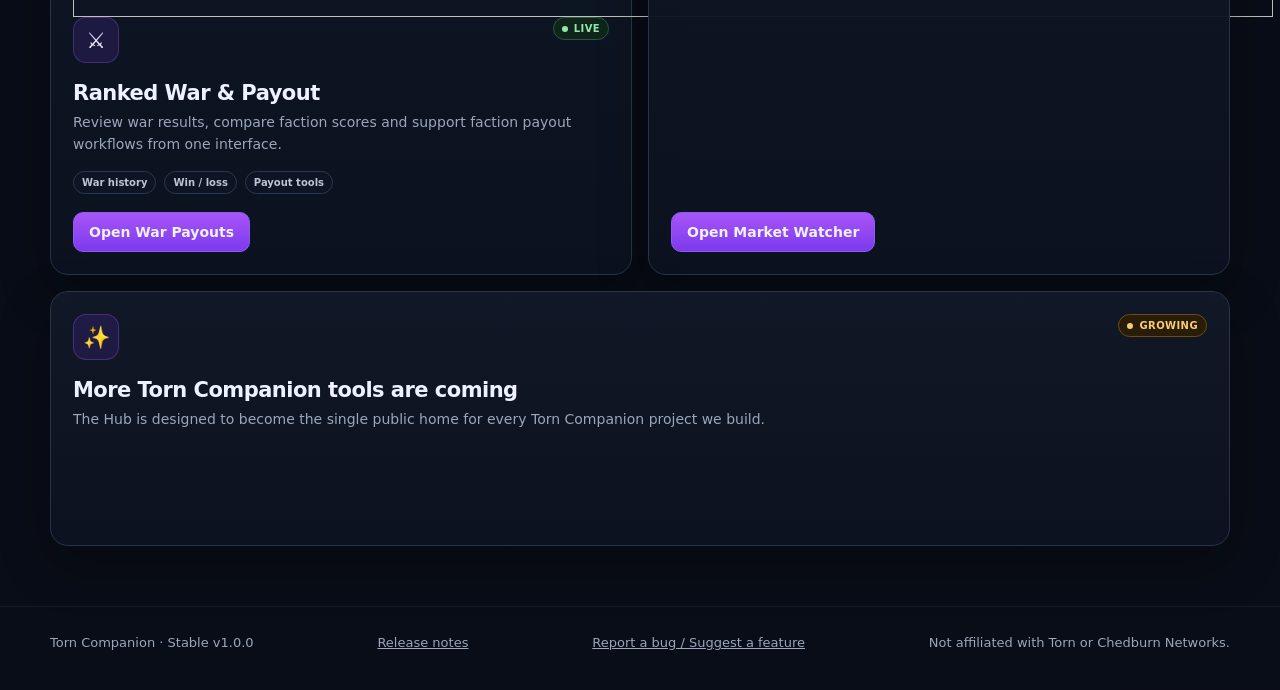
==== commit 9c348c85: "Match OC button fonts and publish custom button colours" ====
--- a/public/index.html
+++ b/public/index.html
@@ -160,16 +160,16 @@
             <h3>OC Utility Manager</h3>
             <p>Find members missing OC 2.0 items, check faction stock, then guide the issue flow directly from Torn.</p>
             <div class="meta">
-              <span class="pill">v1.0.3</span>
+              <span class="pill">v1.0.4</span>
               <span class="pill">Tampermonkey</span>
               <span class="pill">TornPDA</span>
-              <span class="pill">Auto updates</span>
+              <span class="pill">Auto updates</span><span class="pill">Custom colours</span>
             </div>
             <div class="card-actions">
               <a class="btn primary" href="https://raw.githubusercontent.com/eKININJ4x/torn-oc-utility-manager/main/oc-utility-manager.user.js">Install for Tampermonkey</a>
               <a class="btn ghost" href="/scripts/tc-oc.user.js">Install in Torn PDA</a>
             </div>
-            <details class="tc-pda-guide" style="margin-top:18px"><summary style="cursor:pointer;font-weight:800;color:#d8b4fe">Installation &amp; updates</summary><h4>Desktop / Tampermonkey</h4><ol style="padding-left:20px;color:var(--muted);line-height:1.7"><li>With Tampermonkey installed and enabled, select <strong>Install for Tampermonkey</strong> and confirm installation.</li><li>Keep one copy of OC Utility Manager enabled, then reload Torn’s faction page. Its existing update links let Tampermonkey check for newer versions.</li></ol><h4>Torn PDA</h4><ol style="padding-left:20px;color:var(--muted);line-height:1.7"><li>Open Torn PDA → Settings → Advanced browser settings. Enable custom user scripts and open Manage scripts / Userscripts.</li><li>Open this hub inside Torn PDA’s built-in browser and tap <strong>Install in Torn PDA</strong>. Torn PDA will open its script installation screen. Confirm installation and ensure the script is enabled.</li><li>If no install prompt appears, use <strong>Copy script for Torn PDA</strong> below. In Manage scripts, tap +, paste the complete script and save it. Choose injection at End if the panel does not appear.</li><li>In Torn PDA’s browser, open Torn → Faction → Organised Crimes. Open the TC OC / OC Utility Manager button.</li><li>In TC OC, tap API key, enter your Torn key, then Save API key and Refresh. Private faction data requires the appropriate key permissions and Faction API Access for your faction role.</li></ol><p style="font-size:13px;color:var(--muted)">TC OC runs inside Torn and stores its own key. The hub’s shared key does not automatically transfer into Torn PDA’s userscript. Keep only one copy of TC OC enabled; reload the faction page after installing.</p><button class="btn" type="button" id="tcCopyPdaScript">Copy script for Torn PDA</button><p id="tcPdaCopyStatus" role="status" style="font-size:13px;color:var(--muted)"></p><textarea id="tcPdaScriptText" hidden readonly aria-label="TC OC script to copy" style="width:100%;min-height:140px"></textarea></details>
+            <details class="tc-pda-guide" style="margin-top:18px"><summary style="cursor:pointer;font-weight:800;color:#d8b4fe">Installation &amp; updates</summary><h4>Desktop / Tampermonkey</h4><ol style="padding-left:20px;color:var(--muted);line-height:1.7"><li>With Tampermonkey installed and enabled, select <strong>Install for Tampermonkey</strong> and confirm installation.</li><li>Keep one copy of OC Utility Manager enabled, then reload Torn’s faction page. Its existing update links let Tampermonkey check for newer versions.</li></ol><h4>Torn PDA</h4><ol style="padding-left:20px;color:var(--muted);line-height:1.7"><li>Open Torn PDA → Settings → Advanced browser settings. Enable custom user scripts and open Manage scripts / Userscripts.</li><li>Open this hub inside Torn PDA’s built-in browser and tap <strong>Install in Torn PDA</strong>. Torn PDA will open its script installation screen. Confirm installation and ensure the script is enabled.</li><li>If no install prompt appears, use <strong>Copy script for Torn PDA</strong> below. In Manage scripts, tap +, paste the complete script and save it. Choose injection at End if the panel does not appear.</li><li>In Torn PDA’s browser, open Torn → Faction → Organised Crimes. Open the TC OC / OC Utility Manager button.</li><li>In TC OC, tap Settings, enter your Torn key, then Save API key and Refresh. Private faction data requires the appropriate key permissions and Faction API Access for your faction role.</li></ol><p style="font-size:13px;color:var(--muted)">TC OC runs inside Torn and stores its own key. The hub’s shared key does not automatically transfer into Torn PDA’s userscript. Keep only one copy of TC OC enabled; reload the faction page after installing.</p><h4>Button colours</h4><p style="font-size:13px;color:var(--muted)">Open TC OC → Settings → Button colours to preview, save or reset your button’s background and text colours. Preferences stay in this userscript/browser through updates.</p><button class="btn" type="button" id="tcCopyPdaScript">Copy script for Torn PDA</button><p id="tcPdaCopyStatus" role="status" style="font-size:13px;color:var(--muted)"></p><textarea id="tcPdaScriptText" hidden readonly aria-label="TC OC script to copy" style="width:100%;min-height:140px"></textarea></details>
           </article>
 
           <article class="card" id="oc-requirements">
@@ -181,7 +181,7 @@
             <h3>OC Requirement Display</h3>
             <p>See each role’s current CPR beside its configured minimum, such as <strong>84/60</strong>. Targets stay visible on occupied and empty OC 2.0 slots, whoever joins.</p>
             <div class="meta">
-              <span class="pill">v3.3.1</span><span class="pill">33 crimes</span><span class="pill">Tampermonkey</span><span class="pill">Torn PDA</span><span class="pill">No API key</span><span class="pill">Editable minimums</span><span class="pill">Auto updates</span>
+              <span class="pill">v3.4.0</span><span class="pill">33 crimes</span><span class="pill">Tampermonkey</span><span class="pill">Torn PDA</span><span class="pill">No API key</span><span class="pill">Editable minimums</span><span class="pill">Auto updates</span><span class="pill">Custom colours</span>
             </div>
             <p style="font-size:13px">Use <strong>TC · OC minimums</strong> on Torn’s crime page to edit targets by crime or role, then save. Your choices stay in this browser through script updates. Unknown targets use 60; these are faction targets, not official Torn entry requirements.</p>
             <div class="card-actions">
@@ -196,7 +196,7 @@
                 <li>If you tested an earlier copy, replace or disable that copy so only one OC Requirement Display script is enabled.</li>
                 <li>Refresh Torn’s Faction → Organised Crimes page. Role values should now appear as current/minimum. Open <strong>TC · OC minimums</strong> at the bottom-right to change targets.</li>
               </ol>
-              <h4>Change your minimums</h4><p style="font-size:13px">Choose a crime, optionally set a crime-wide minimum, then enter any role overrides. Blank roles inherit the crime-wide or built-in target. Select <strong>Save targets</strong> to apply your changes. Reset this crime or Reset all restores the built-in values after you save.</p><h4>Torn PDA</h4>
+              <h4>Button colours</h4><p style="font-size:13px">Open TC · OC minimums on Torn and expand Button colours. Choose a background and text colour, preview them, then Save colours. Reset colours restores the purple gradient and white text. Saved colour choices survive script updates and are separate from your minimum targets.</p><h4>Change your minimums</h4><p style="font-size:13px">Choose a crime, optionally set a crime-wide minimum, then enter any role overrides. Blank roles inherit the crime-wide or built-in target. Select <strong>Save targets</strong> to apply your changes. Reset this crime or Reset all restores the built-in values after you save.</p><h4>Torn PDA</h4>
               <ol style="padding-left:20px;color:var(--muted);line-height:1.7">
                 <li>Enable custom user scripts in Torn PDA’s browser settings.</li>
                 <li>Open this hub inside Torn PDA’s built-in browser, tap <strong>Install in Torn PDA</strong>, then confirm and enable the script.</li>
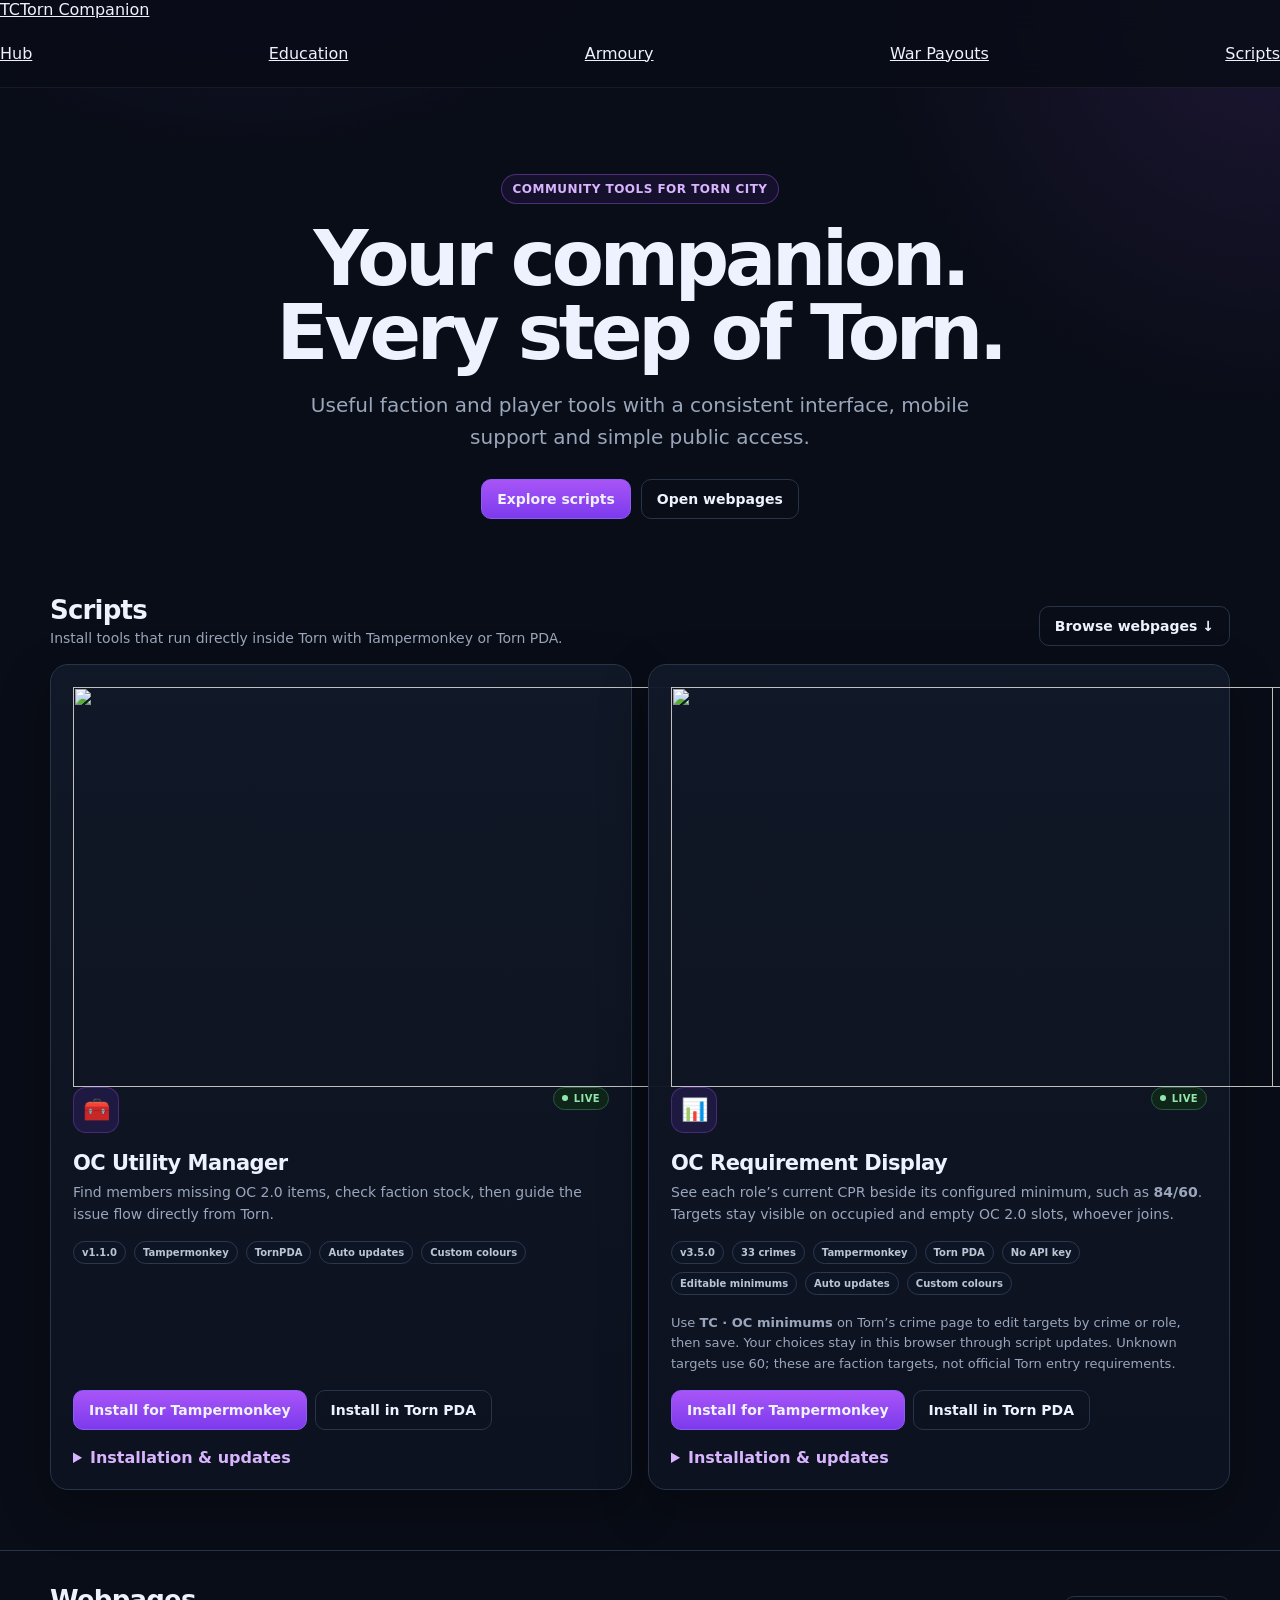
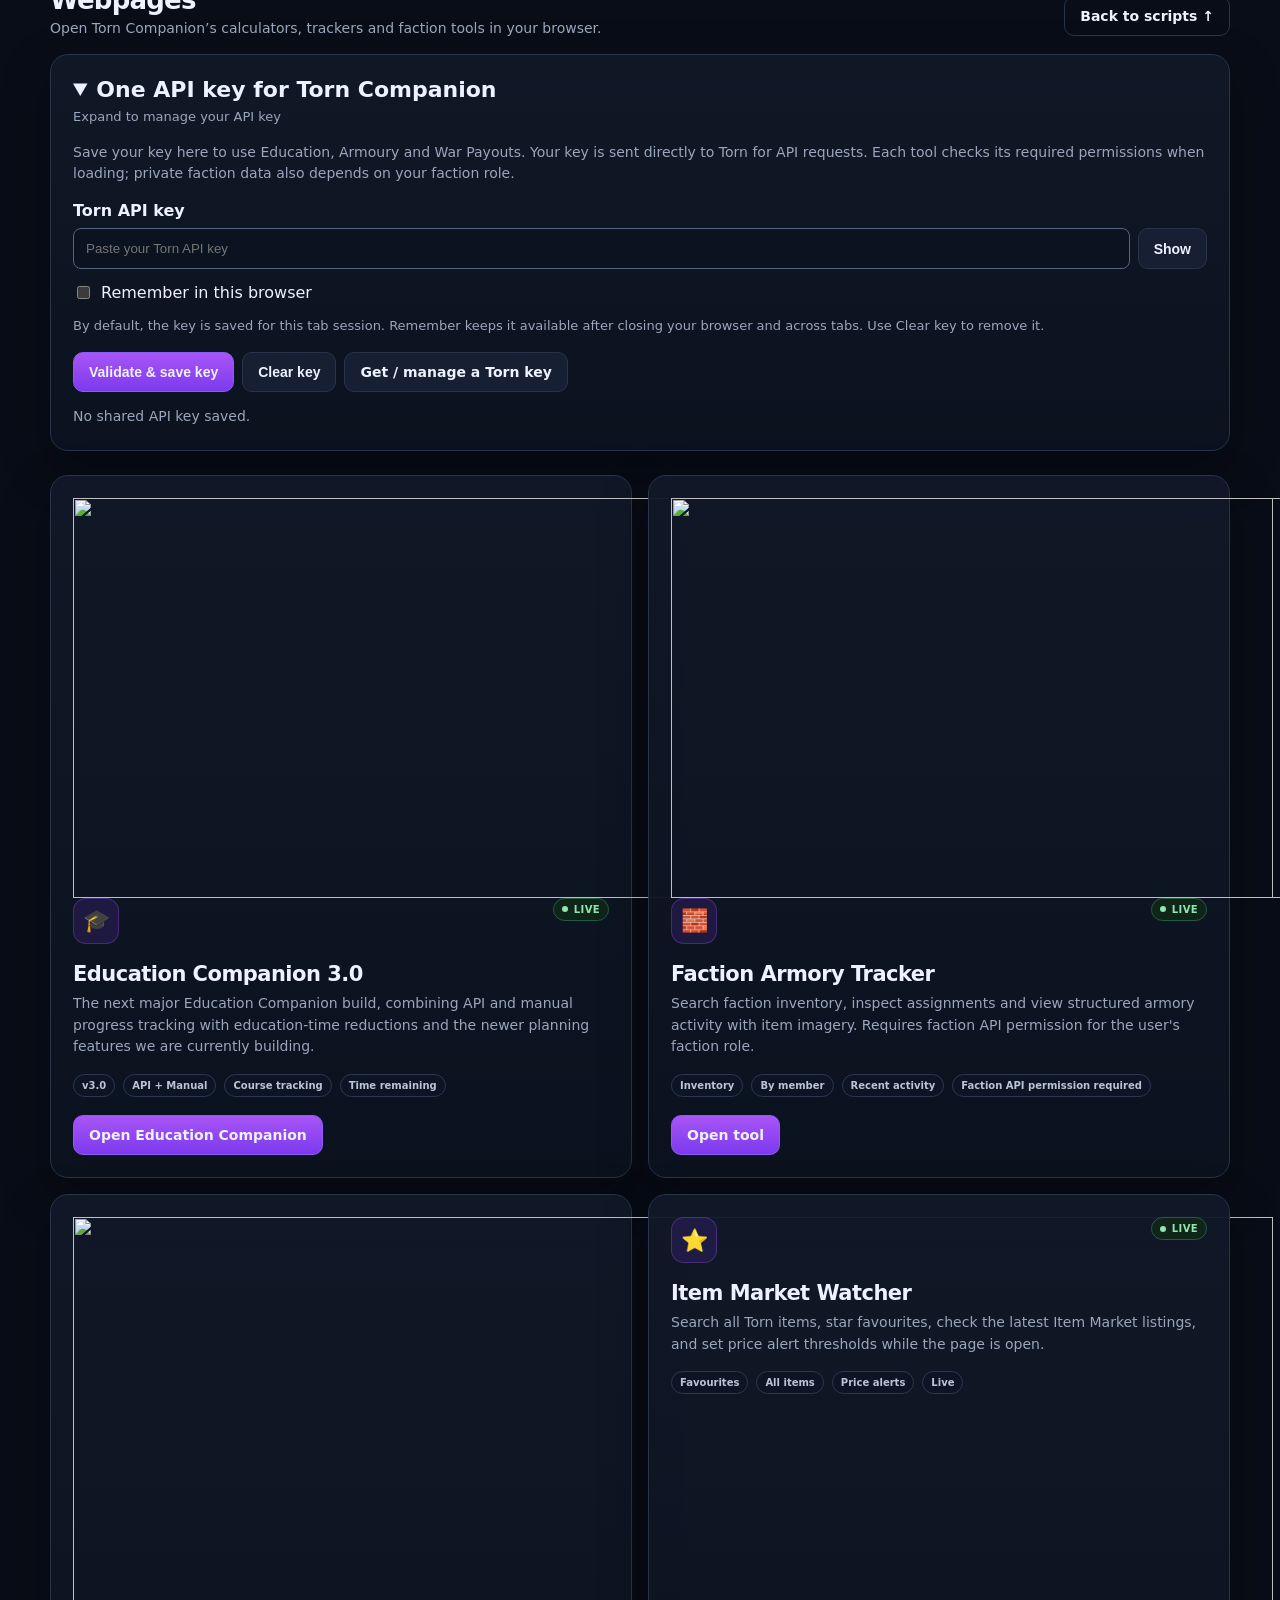
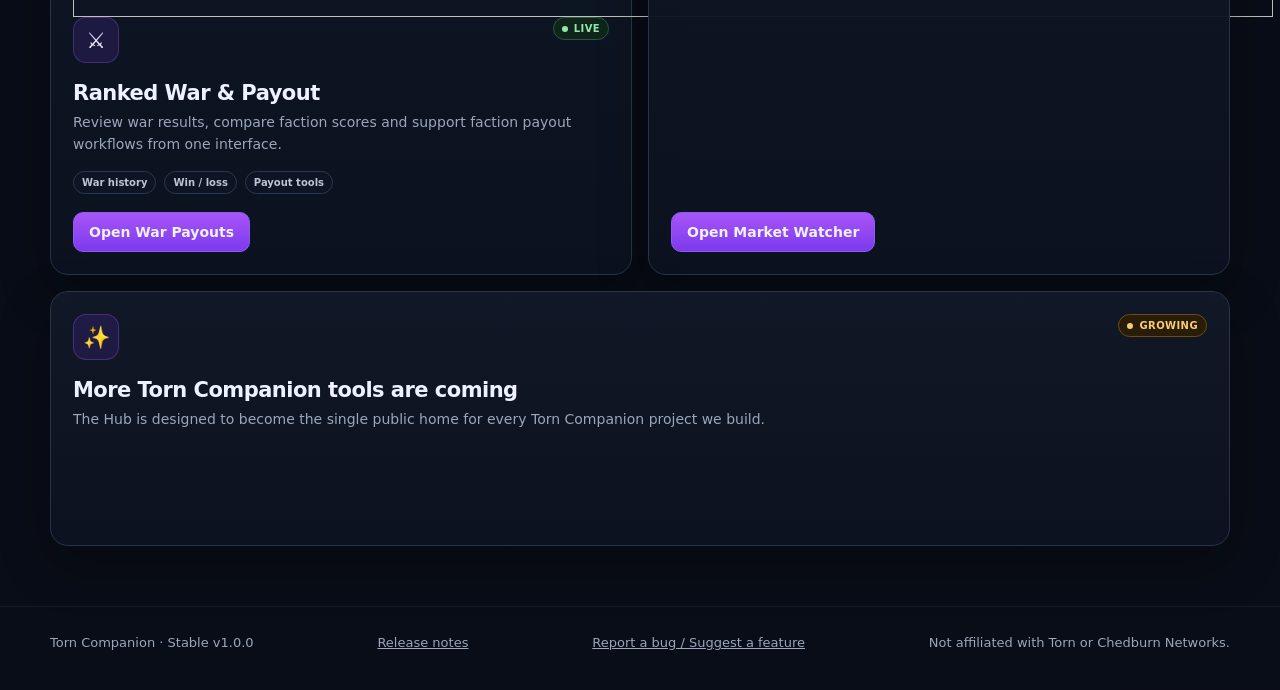
==== commit cfe765b5: "Distribute draggable OC buttons with saved positions and reset controls" ====
--- a/public/index.html
+++ b/public/index.html
@@ -160,7 +160,7 @@
             <h3>OC Utility Manager</h3>
             <p>Find members missing OC 2.0 items, check faction stock, then guide the issue flow directly from Torn.</p>
             <div class="meta">
-              <span class="pill">v1.0.4</span>
+              <span class="pill">v1.1.0</span>
               <span class="pill">Tampermonkey</span>
               <span class="pill">TornPDA</span>
               <span class="pill">Auto updates</span><span class="pill">Custom colours</span>
@@ -169,7 +169,7 @@
               <a class="btn primary" href="https://raw.githubusercontent.com/eKININJ4x/torn-oc-utility-manager/main/oc-utility-manager.user.js">Install for Tampermonkey</a>
               <a class="btn ghost" href="/scripts/tc-oc.user.js">Install in Torn PDA</a>
             </div>
-            <details class="tc-pda-guide" style="margin-top:18px"><summary style="cursor:pointer;font-weight:800;color:#d8b4fe">Installation &amp; updates</summary><h4>Desktop / Tampermonkey</h4><ol style="padding-left:20px;color:var(--muted);line-height:1.7"><li>With Tampermonkey installed and enabled, select <strong>Install for Tampermonkey</strong> and confirm installation.</li><li>Keep one copy of OC Utility Manager enabled, then reload Torn’s faction page. Its existing update links let Tampermonkey check for newer versions.</li></ol><h4>Torn PDA</h4><ol style="padding-left:20px;color:var(--muted);line-height:1.7"><li>Open Torn PDA → Settings → Advanced browser settings. Enable custom user scripts and open Manage scripts / Userscripts.</li><li>Open this hub inside Torn PDA’s built-in browser and tap <strong>Install in Torn PDA</strong>. Torn PDA will open its script installation screen. Confirm installation and ensure the script is enabled.</li><li>If no install prompt appears, use <strong>Copy script for Torn PDA</strong> below. In Manage scripts, tap +, paste the complete script and save it. Choose injection at End if the panel does not appear.</li><li>In Torn PDA’s browser, open Torn → Faction → Organised Crimes. Open the TC OC / OC Utility Manager button.</li><li>In TC OC, tap Settings, enter your Torn key, then Save API key and Refresh. Private faction data requires the appropriate key permissions and Faction API Access for your faction role.</li></ol><p style="font-size:13px;color:var(--muted)">TC OC runs inside Torn and stores its own key. The hub’s shared key does not automatically transfer into Torn PDA’s userscript. Keep only one copy of TC OC enabled; reload the faction page after installing.</p><h4>Button colours</h4><p style="font-size:13px;color:var(--muted)">Open TC OC → Settings → Button colours to preview, save or reset your button’s background and text colours. Preferences stay in this userscript/browser through updates.</p><button class="btn" type="button" id="tcCopyPdaScript">Copy script for Torn PDA</button><p id="tcPdaCopyStatus" role="status" style="font-size:13px;color:var(--muted)"></p><textarea id="tcPdaScriptText" hidden readonly aria-label="TC OC script to copy" style="width:100%;min-height:140px"></textarea></details>
+            <details class="tc-pda-guide" style="margin-top:18px"><summary style="cursor:pointer;font-weight:800;color:#d8b4fe">Installation &amp; updates</summary><h4>Desktop / Tampermonkey</h4><ol style="padding-left:20px;color:var(--muted);line-height:1.7"><li>With Tampermonkey installed and enabled, select <strong>Install for Tampermonkey</strong> and confirm installation.</li><li>Keep one copy of OC Utility Manager enabled, then reload Torn’s faction page. Its existing update links let Tampermonkey check for newer versions.</li></ol><h4>Torn PDA</h4><ol style="padding-left:20px;color:var(--muted);line-height:1.7"><li>Open Torn PDA → Settings → Advanced browser settings. Enable custom user scripts and open Manage scripts / Userscripts.</li><li>Open this hub inside Torn PDA’s built-in browser and tap <strong>Install in Torn PDA</strong>. Torn PDA will open its script installation screen. Confirm installation and ensure the script is enabled.</li><li>If no install prompt appears, use <strong>Copy script for Torn PDA</strong> below. In Manage scripts, tap +, paste the complete script and save it. Choose injection at End if the panel does not appear.</li><li>In Torn PDA’s browser, open Torn → Faction → Organised Crimes. Open the TC OC / OC Utility Manager button.</li><li>In TC OC, tap Settings, enter your Torn key, then Save API key and Refresh. Private faction data requires the appropriate key permissions and Faction API Access for your faction role.</li></ol><p style="font-size:13px;color:var(--muted)">TC OC runs inside Torn and stores its own key. The hub’s shared key does not automatically transfer into Torn PDA’s userscript. Keep only one copy of TC OC enabled; reload the faction page after installing.</p><h4>Move the button</h4><p style="font-size:13px;color:var(--muted)">Drag the dotted handle beside the button with a mouse or finger. Your position is saved and kept within the screen when its size changes. You can also focus the handle and use arrow keys; hold Shift for larger steps. Use Reset position in the script’s settings to return to its original location.</p><h4>Button colours</h4><p style="font-size:13px;color:var(--muted)">Open TC OC → Settings → Button colours to preview, save or reset your button’s background and text colours. Preferences stay in this userscript/browser through updates.</p><button class="btn" type="button" id="tcCopyPdaScript">Copy script for Torn PDA</button><p id="tcPdaCopyStatus" role="status" style="font-size:13px;color:var(--muted)"></p><textarea id="tcPdaScriptText" hidden readonly aria-label="TC OC script to copy" style="width:100%;min-height:140px"></textarea></details>
           </article>
 
           <article class="card" id="oc-requirements">
@@ -181,7 +181,7 @@
             <h3>OC Requirement Display</h3>
             <p>See each role’s current CPR beside its configured minimum, such as <strong>84/60</strong>. Targets stay visible on occupied and empty OC 2.0 slots, whoever joins.</p>
             <div class="meta">
-              <span class="pill">v3.4.0</span><span class="pill">33 crimes</span><span class="pill">Tampermonkey</span><span class="pill">Torn PDA</span><span class="pill">No API key</span><span class="pill">Editable minimums</span><span class="pill">Auto updates</span><span class="pill">Custom colours</span>
+              <span class="pill">v3.5.0</span><span class="pill">33 crimes</span><span class="pill">Tampermonkey</span><span class="pill">Torn PDA</span><span class="pill">No API key</span><span class="pill">Editable minimums</span><span class="pill">Auto updates</span><span class="pill">Custom colours</span>
             </div>
             <p style="font-size:13px">Use <strong>TC · OC minimums</strong> on Torn’s crime page to edit targets by crime or role, then save. Your choices stay in this browser through script updates. Unknown targets use 60; these are faction targets, not official Torn entry requirements.</p>
             <div class="card-actions">
@@ -196,7 +196,7 @@
                 <li>If you tested an earlier copy, replace or disable that copy so only one OC Requirement Display script is enabled.</li>
                 <li>Refresh Torn’s Faction → Organised Crimes page. Role values should now appear as current/minimum. Open <strong>TC · OC minimums</strong> at the bottom-right to change targets.</li>
               </ol>
-              <h4>Button colours</h4><p style="font-size:13px">Open TC · OC minimums on Torn and expand Button colours. Choose a background and text colour, preview them, then Save colours. Reset colours restores the purple gradient and white text. Saved colour choices survive script updates and are separate from your minimum targets.</p><h4>Change your minimums</h4><p style="font-size:13px">Choose a crime, optionally set a crime-wide minimum, then enter any role overrides. Blank roles inherit the crime-wide or built-in target. Select <strong>Save targets</strong> to apply your changes. Reset this crime or Reset all restores the built-in values after you save.</p><h4>Torn PDA</h4>
+              <h4>Move the button</h4><p style="font-size:13px;color:var(--muted)">Drag the dotted handle beside the button with a mouse or finger. Your position is saved and kept within the screen when its size changes. You can also focus the handle and use arrow keys; hold Shift for larger steps. Use Reset position in the script’s settings to return to its original location.</p><h4>Button colours</h4><p style="font-size:13px">Open TC · OC minimums on Torn and expand Button colours. Choose a background and text colour, preview them, then Save colours. Reset colours restores the purple gradient and white text. Saved colour choices survive script updates and are separate from your minimum targets.</p><h4>Change your minimums</h4><p style="font-size:13px">Choose a crime, optionally set a crime-wide minimum, then enter any role overrides. Blank roles inherit the crime-wide or built-in target. Select <strong>Save targets</strong> to apply your changes. Reset this crime or Reset all restores the built-in values after you save.</p><h4>Torn PDA</h4>
               <ol style="padding-left:20px;color:var(--muted);line-height:1.7">
                 <li>Enable custom user scripts in Torn PDA’s browser settings.</li>
                 <li>Open this hub inside Torn PDA’s built-in browser, tap <strong>Install in Torn PDA</strong>, then confirm and enable the script.</li>
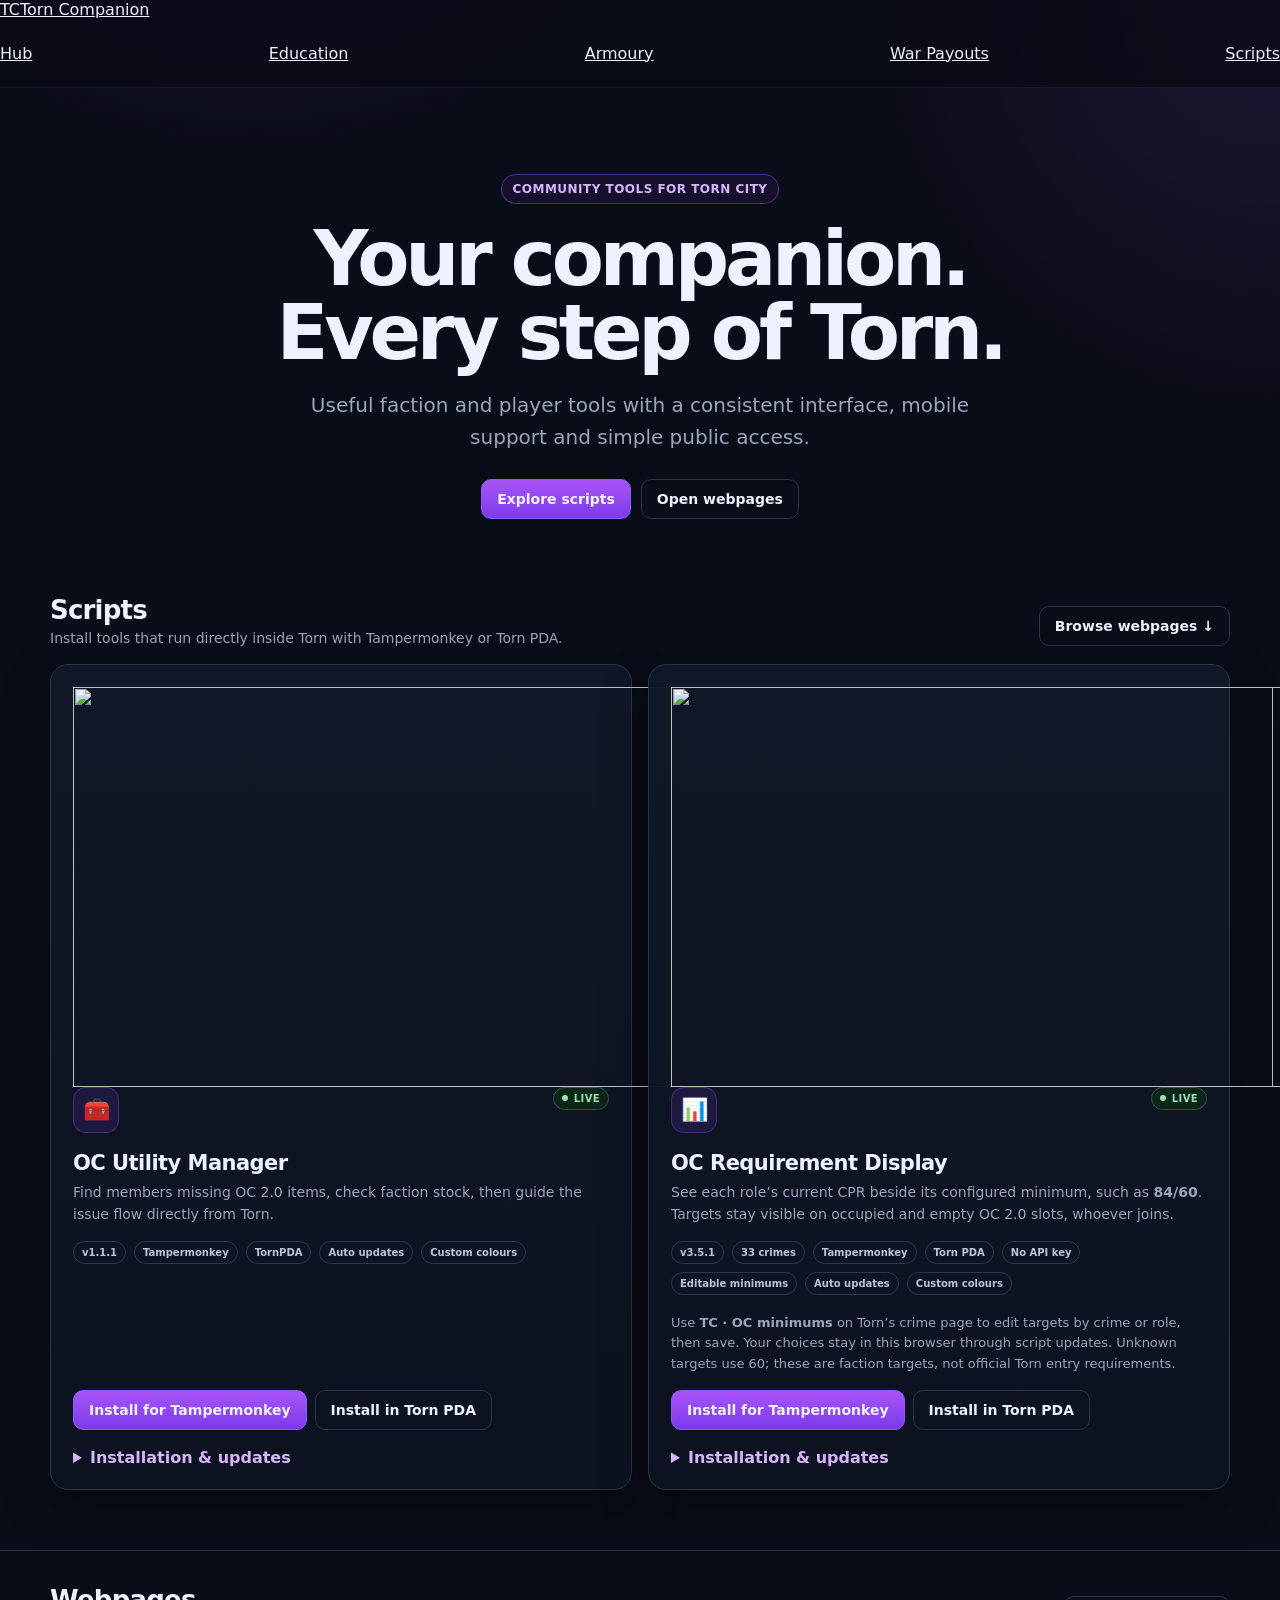
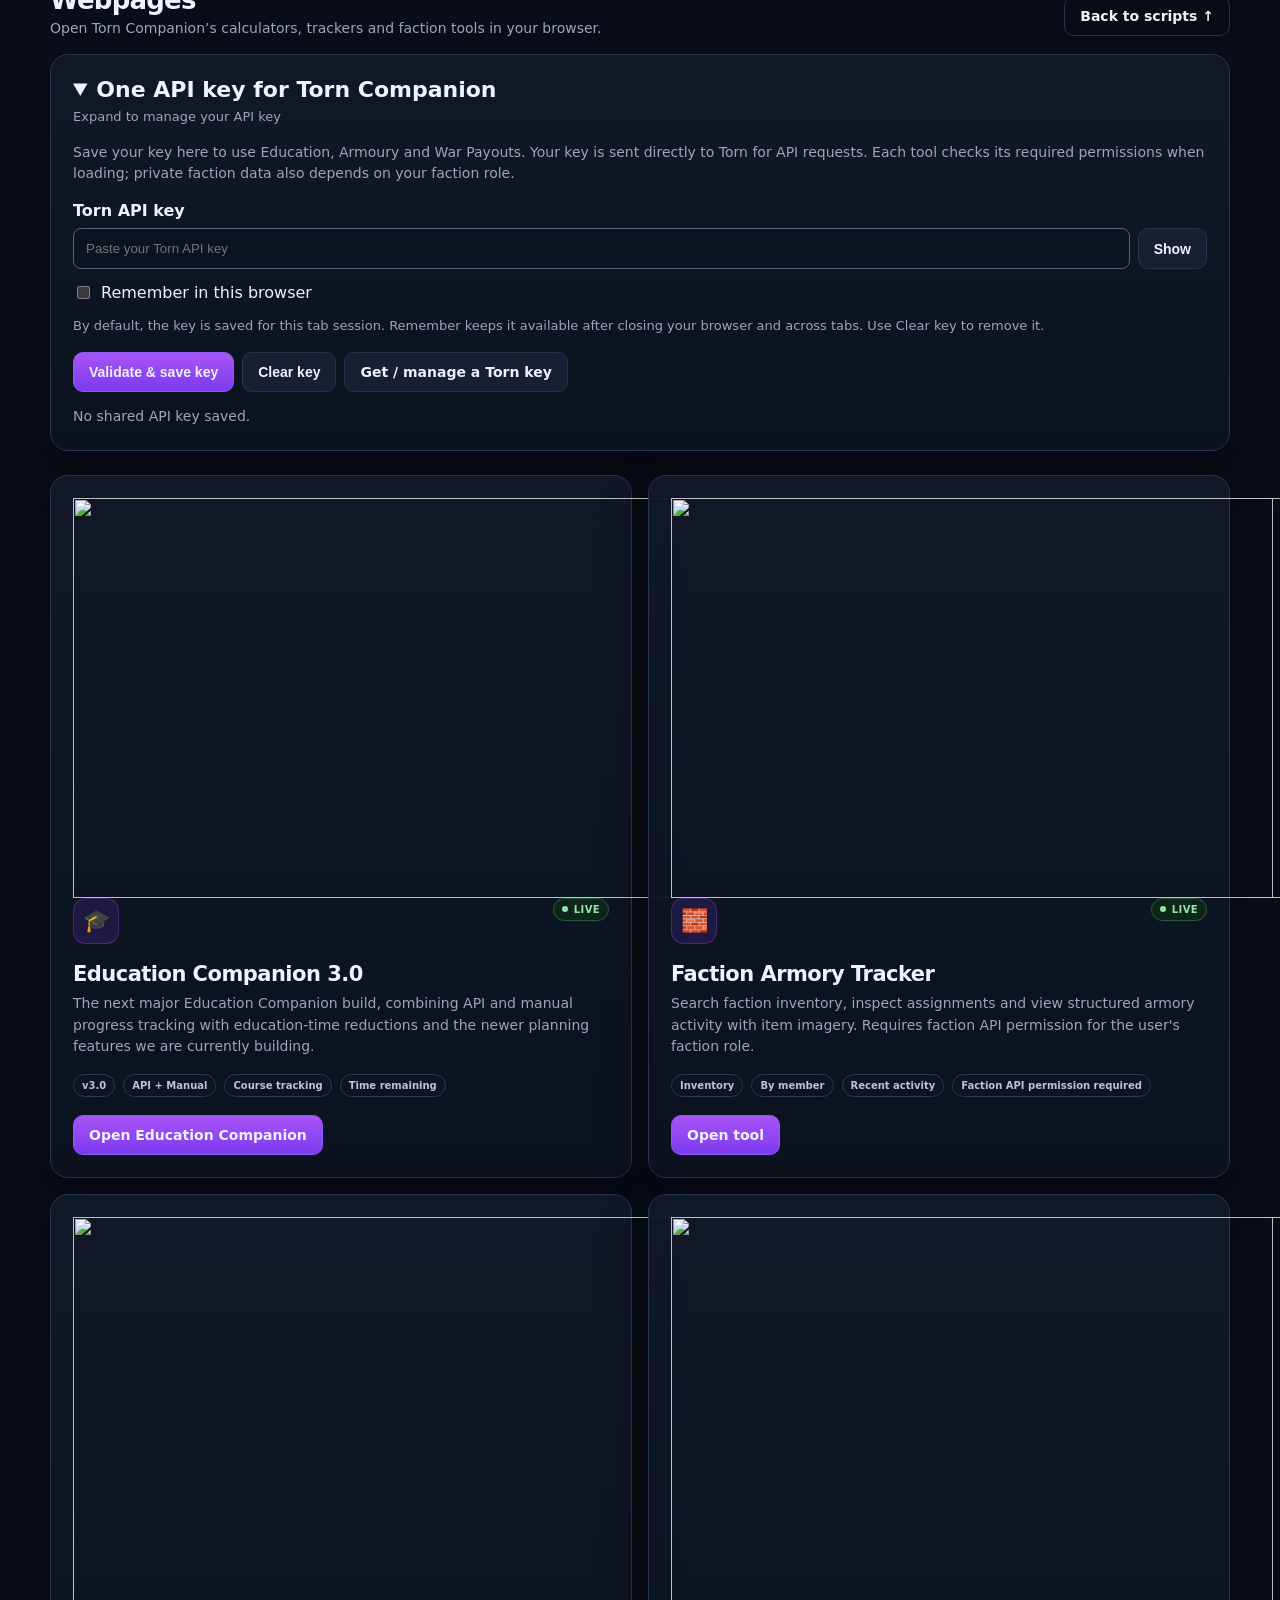
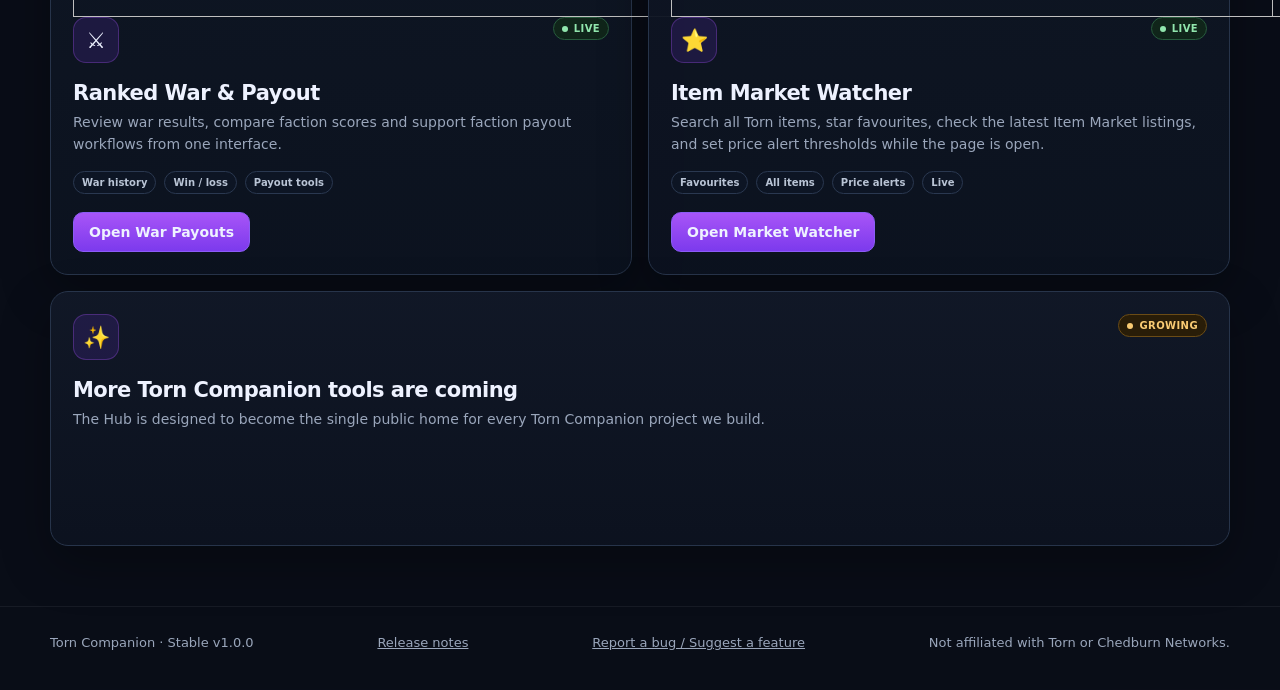
==== commit 7df7a5af: "Fix OC menu readability and add Market Watcher banner" ====
--- a/public/index.html
+++ b/public/index.html
@@ -160,7 +160,7 @@
             <h3>OC Utility Manager</h3>
             <p>Find members missing OC 2.0 items, check faction stock, then guide the issue flow directly from Torn.</p>
             <div class="meta">
-              <span class="pill">v1.1.0</span>
+              <span class="pill">v1.1.1</span>
               <span class="pill">Tampermonkey</span>
               <span class="pill">TornPDA</span>
               <span class="pill">Auto updates</span><span class="pill">Custom colours</span>
@@ -181,7 +181,7 @@
             <h3>OC Requirement Display</h3>
             <p>See each role’s current CPR beside its configured minimum, such as <strong>84/60</strong>. Targets stay visible on occupied and empty OC 2.0 slots, whoever joins.</p>
             <div class="meta">
-              <span class="pill">v3.5.0</span><span class="pill">33 crimes</span><span class="pill">Tampermonkey</span><span class="pill">Torn PDA</span><span class="pill">No API key</span><span class="pill">Editable minimums</span><span class="pill">Auto updates</span><span class="pill">Custom colours</span>
+              <span class="pill">v3.5.1</span><span class="pill">33 crimes</span><span class="pill">Tampermonkey</span><span class="pill">Torn PDA</span><span class="pill">No API key</span><span class="pill">Editable minimums</span><span class="pill">Auto updates</span><span class="pill">Custom colours</span>
             </div>
             <p style="font-size:13px">Use <strong>TC · OC minimums</strong> on Torn’s crime page to edit targets by crime or role, then save. Your choices stay in this browser through script updates. Unknown targets use 60; these are faction targets, not official Torn entry requirements.</p>
             <div class="card-actions">
@@ -284,6 +284,7 @@
           </article>
 
           <article class="card">
+<img class="tool-art" src="/assets/market-watcher-banner.svg" alt="" loading="lazy" decoding="async" width="1200" height="400">
 <div class="card-top"><div class="icon">⭐</div><span class="status"><span class="dot"></span>Live</span></div>
 <h3>Item Market Watcher</h3><p>Search all Torn items, star favourites, check the latest Item Market listings, and set price alert thresholds while the page is open.</p>
 <div class="meta"><span class="pill">Favourites</span><span class="pill">All items</span><span class="pill">Price alerts</span><span class="pill">Live</span></div>
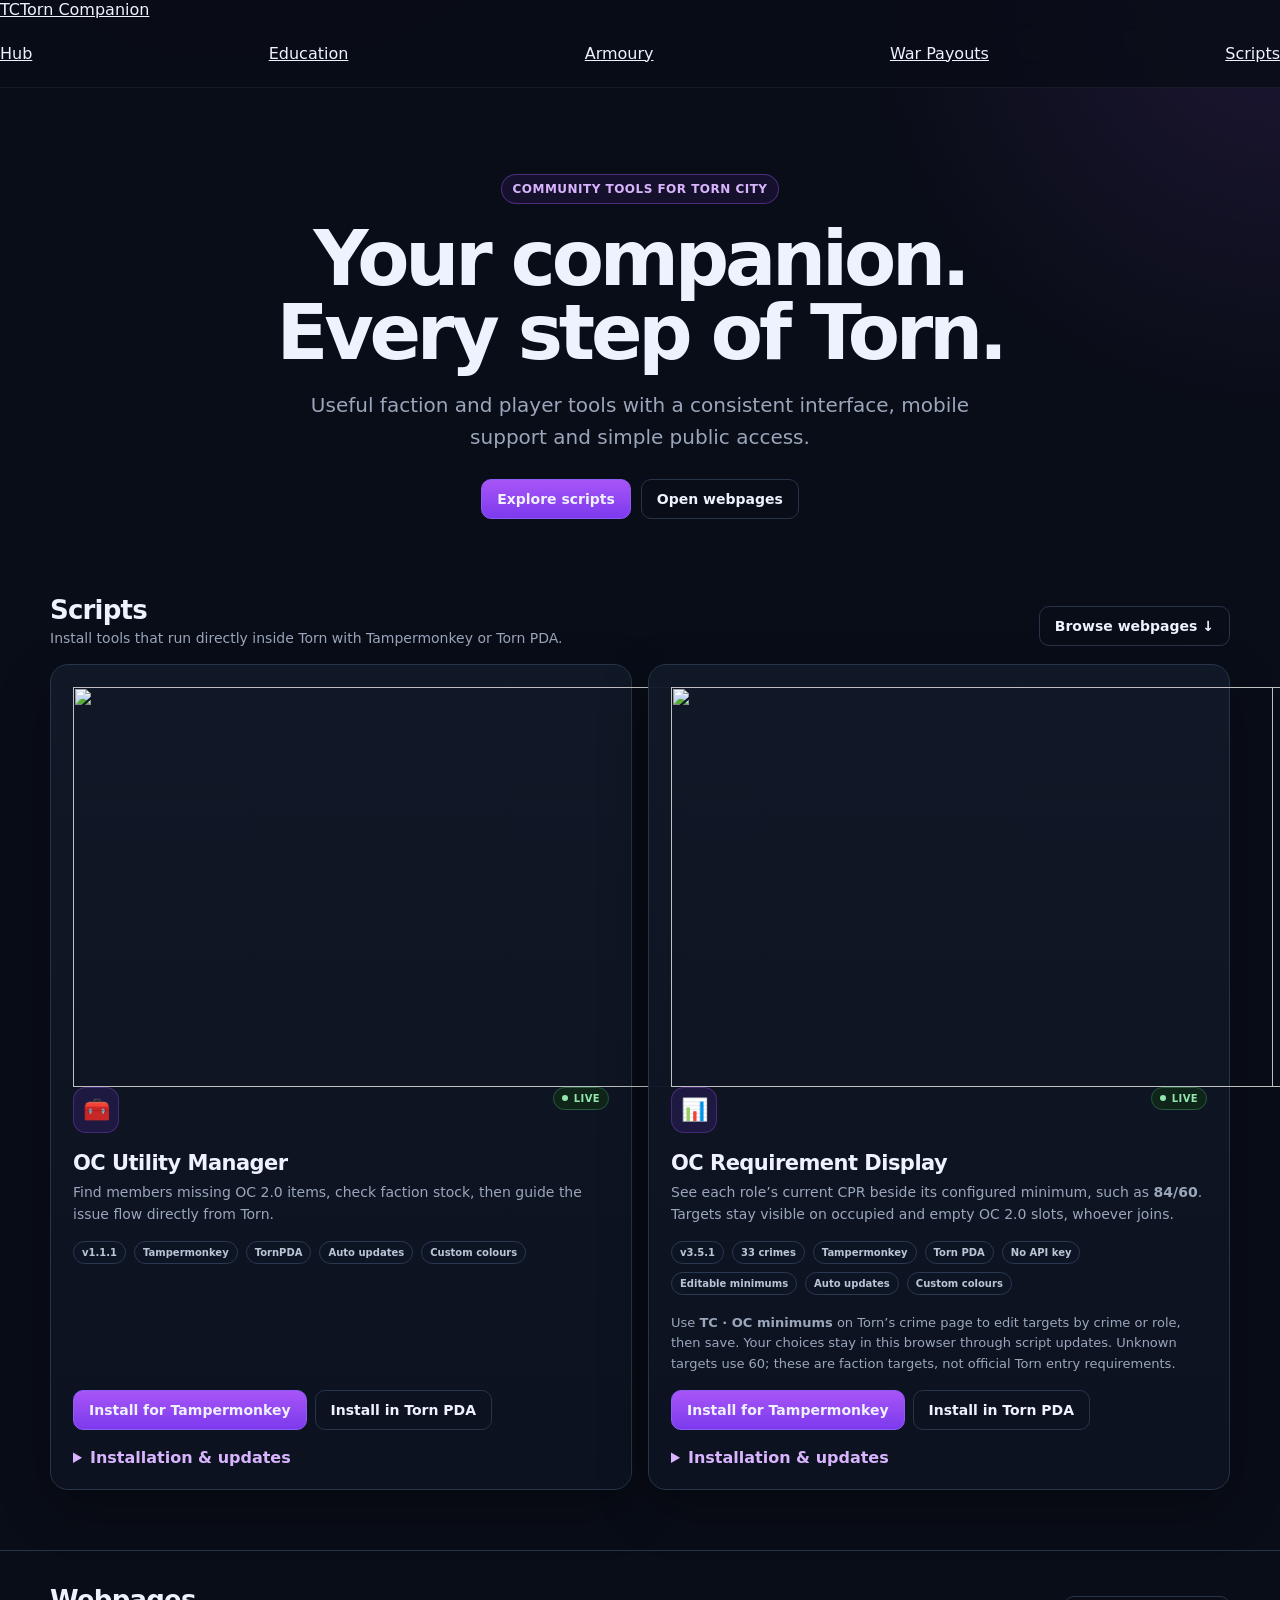
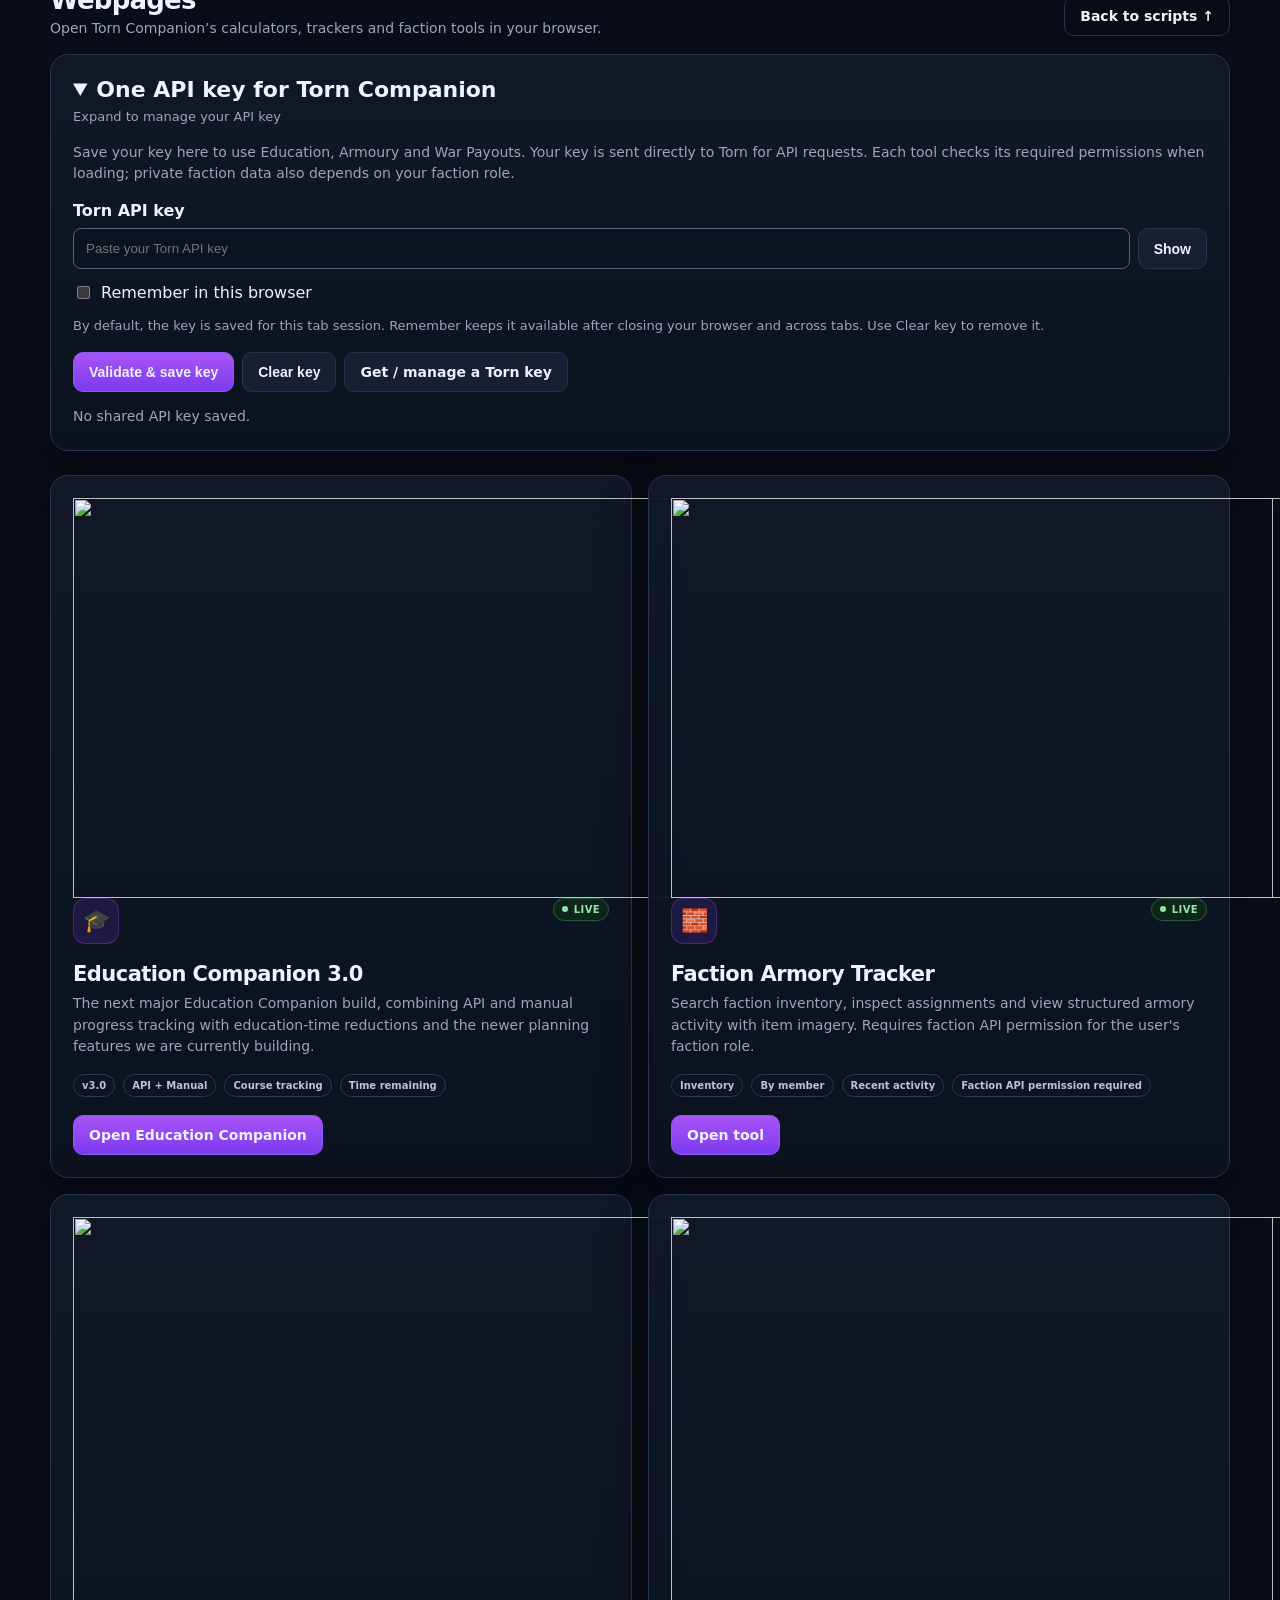
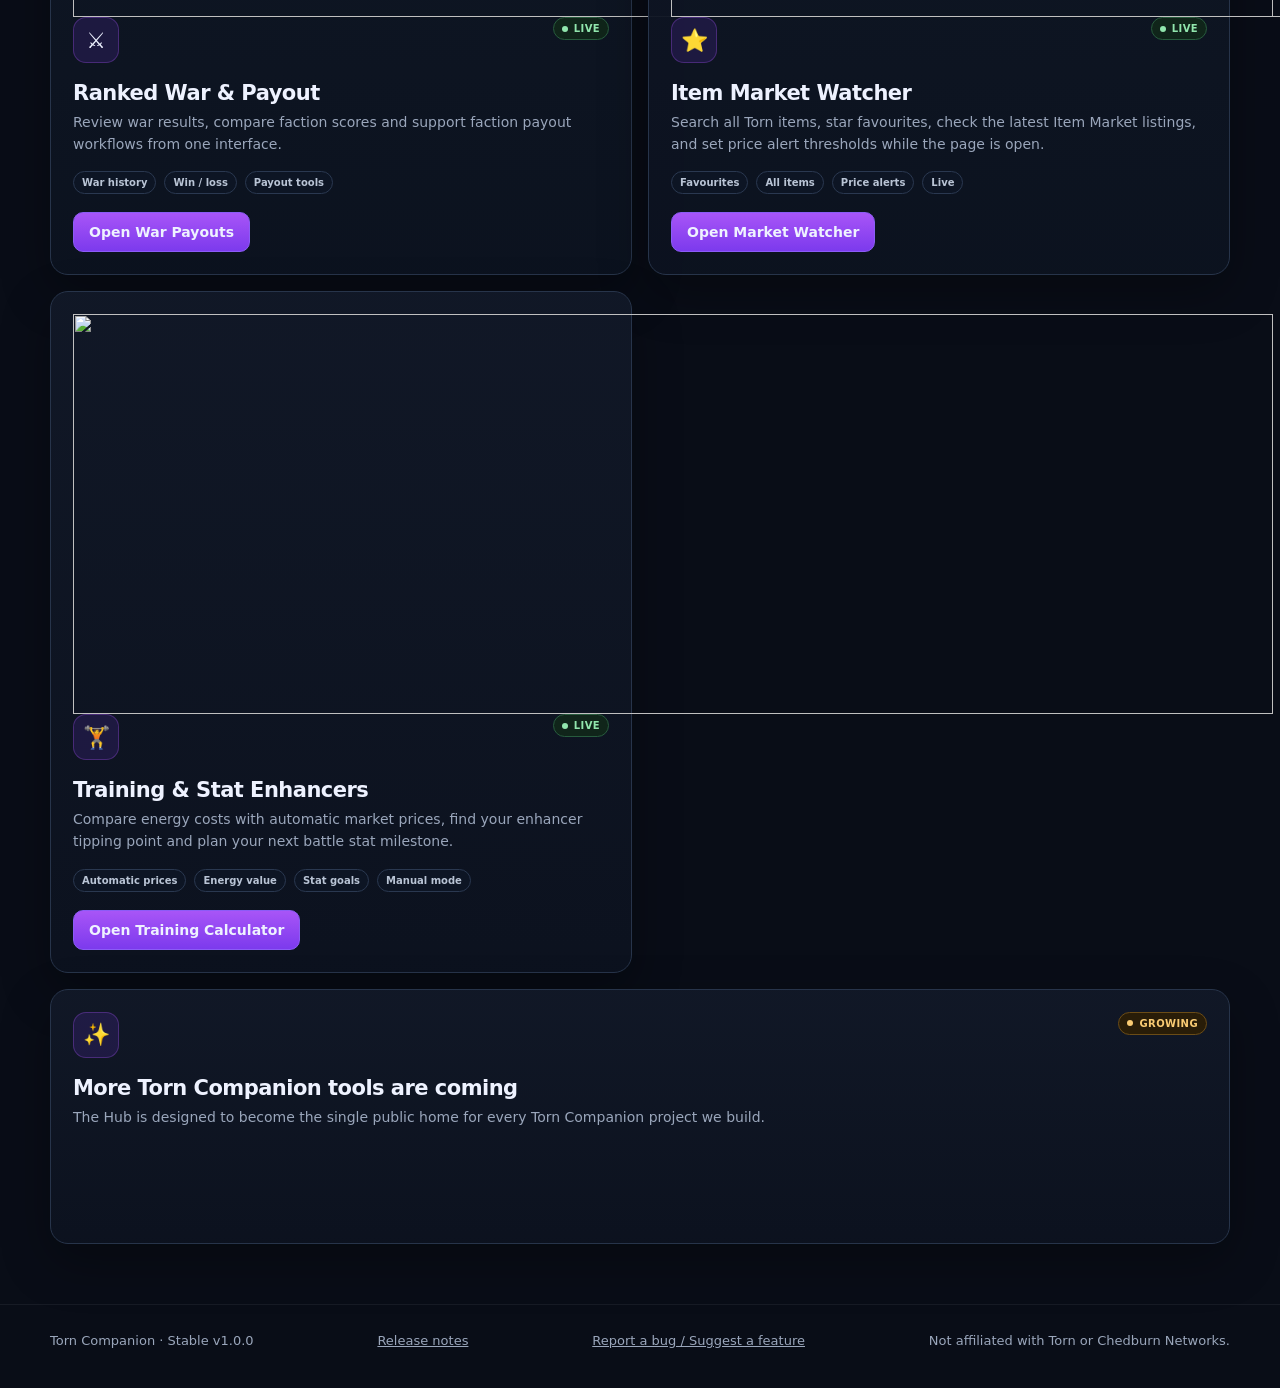
==== commit 3d918026: "Add training and stat enhancer calculator with automatic market prices" ====
--- a/public/index.html
+++ b/public/index.html
@@ -291,6 +291,15 @@
 <div class="card-actions"><a class="btn primary" href="/market/">Open Market Watcher</a></div>
 </article>
 
+          <article class="card" id="training-calculator">
+            <img class="tool-art" src="/assets/training-banner.svg" alt="" loading="lazy" decoding="async" width="1200" height="400">
+            <div class="card-top"><div class="icon">🏋️</div><span class="status"><span class="dot"></span>Live</span></div>
+            <h3>Training &amp; Stat Enhancers</h3>
+            <p>Compare energy costs with automatic market prices, find your enhancer tipping point and plan your next battle stat milestone.</p>
+            <div class="meta"><span class="pill">Automatic prices</span><span class="pill">Energy value</span><span class="pill">Stat goals</span><span class="pill">Manual mode</span></div>
+            <div class="card-actions"><a class="btn primary" href="/training/">Open Training Calculator</a></div>
+          </article>
+
           <article class="card wide">
             <div class="card-top">
               <div class="icon">✨</div>
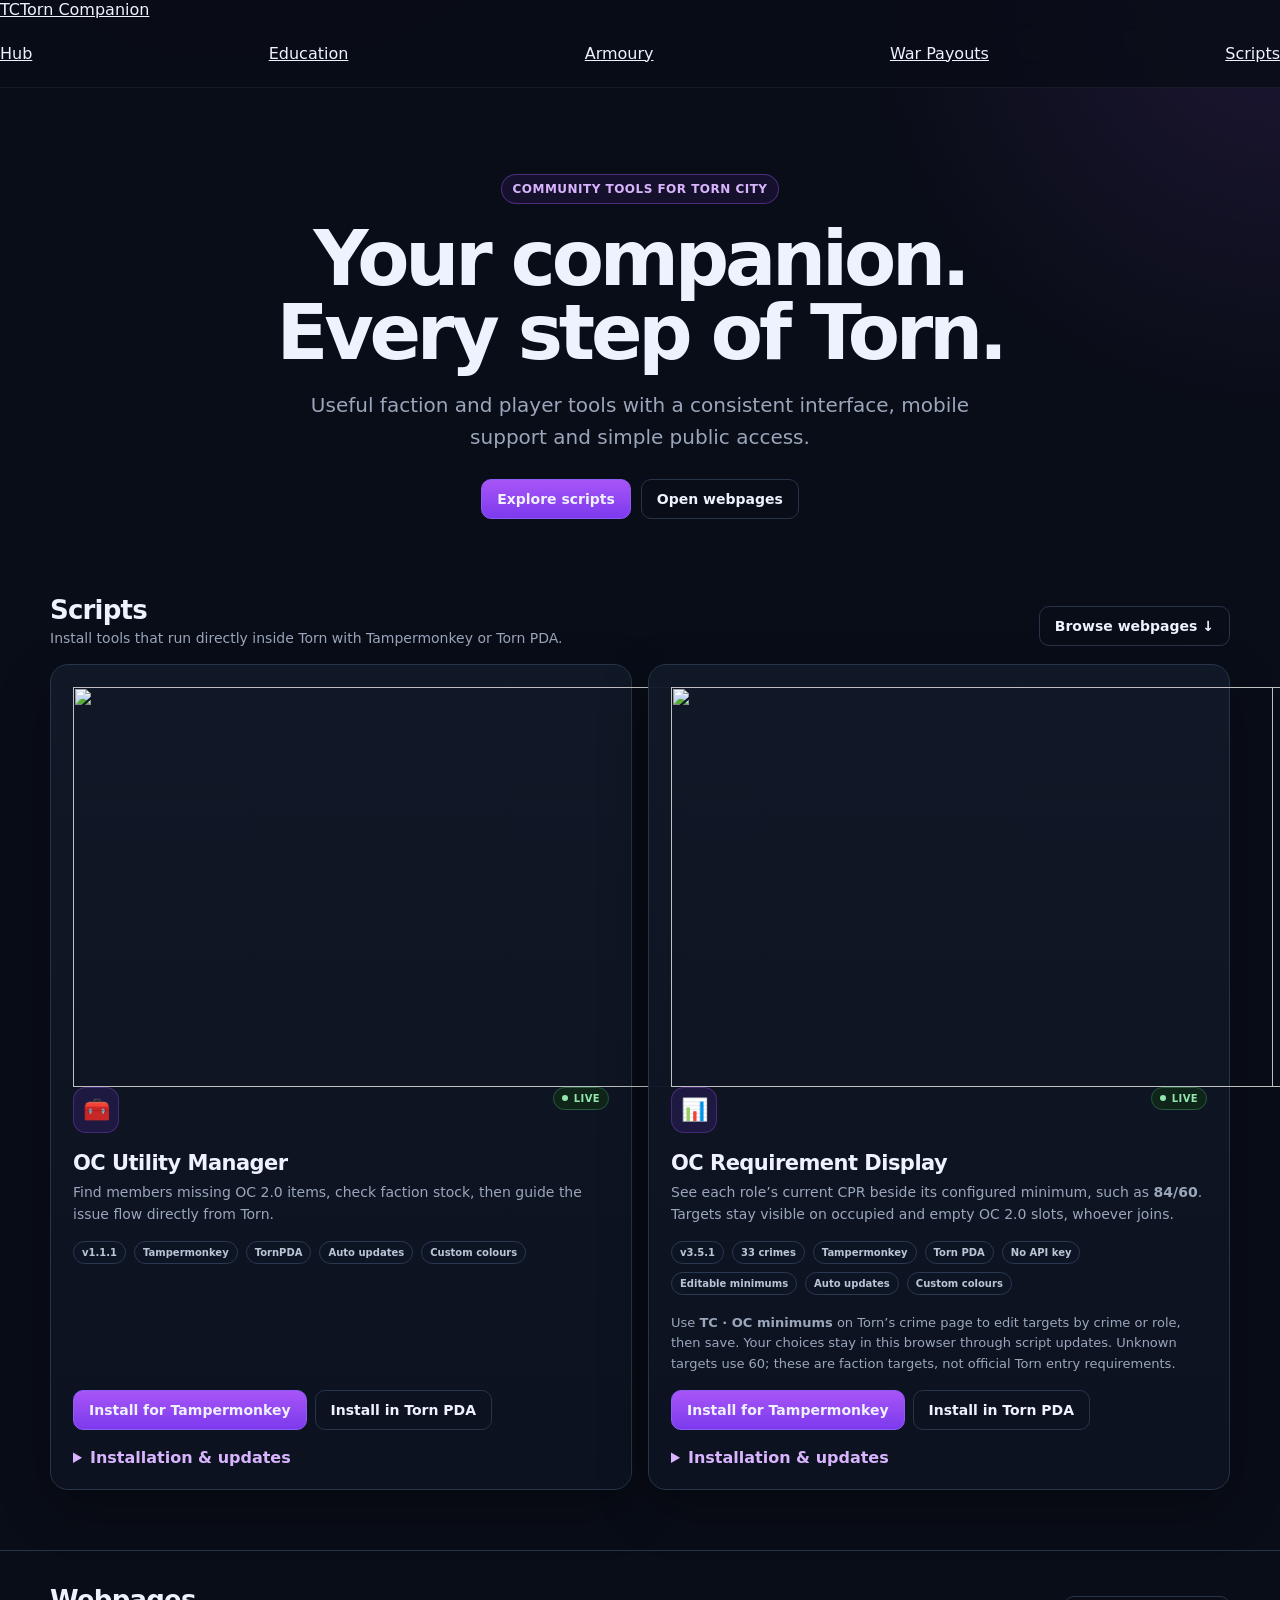
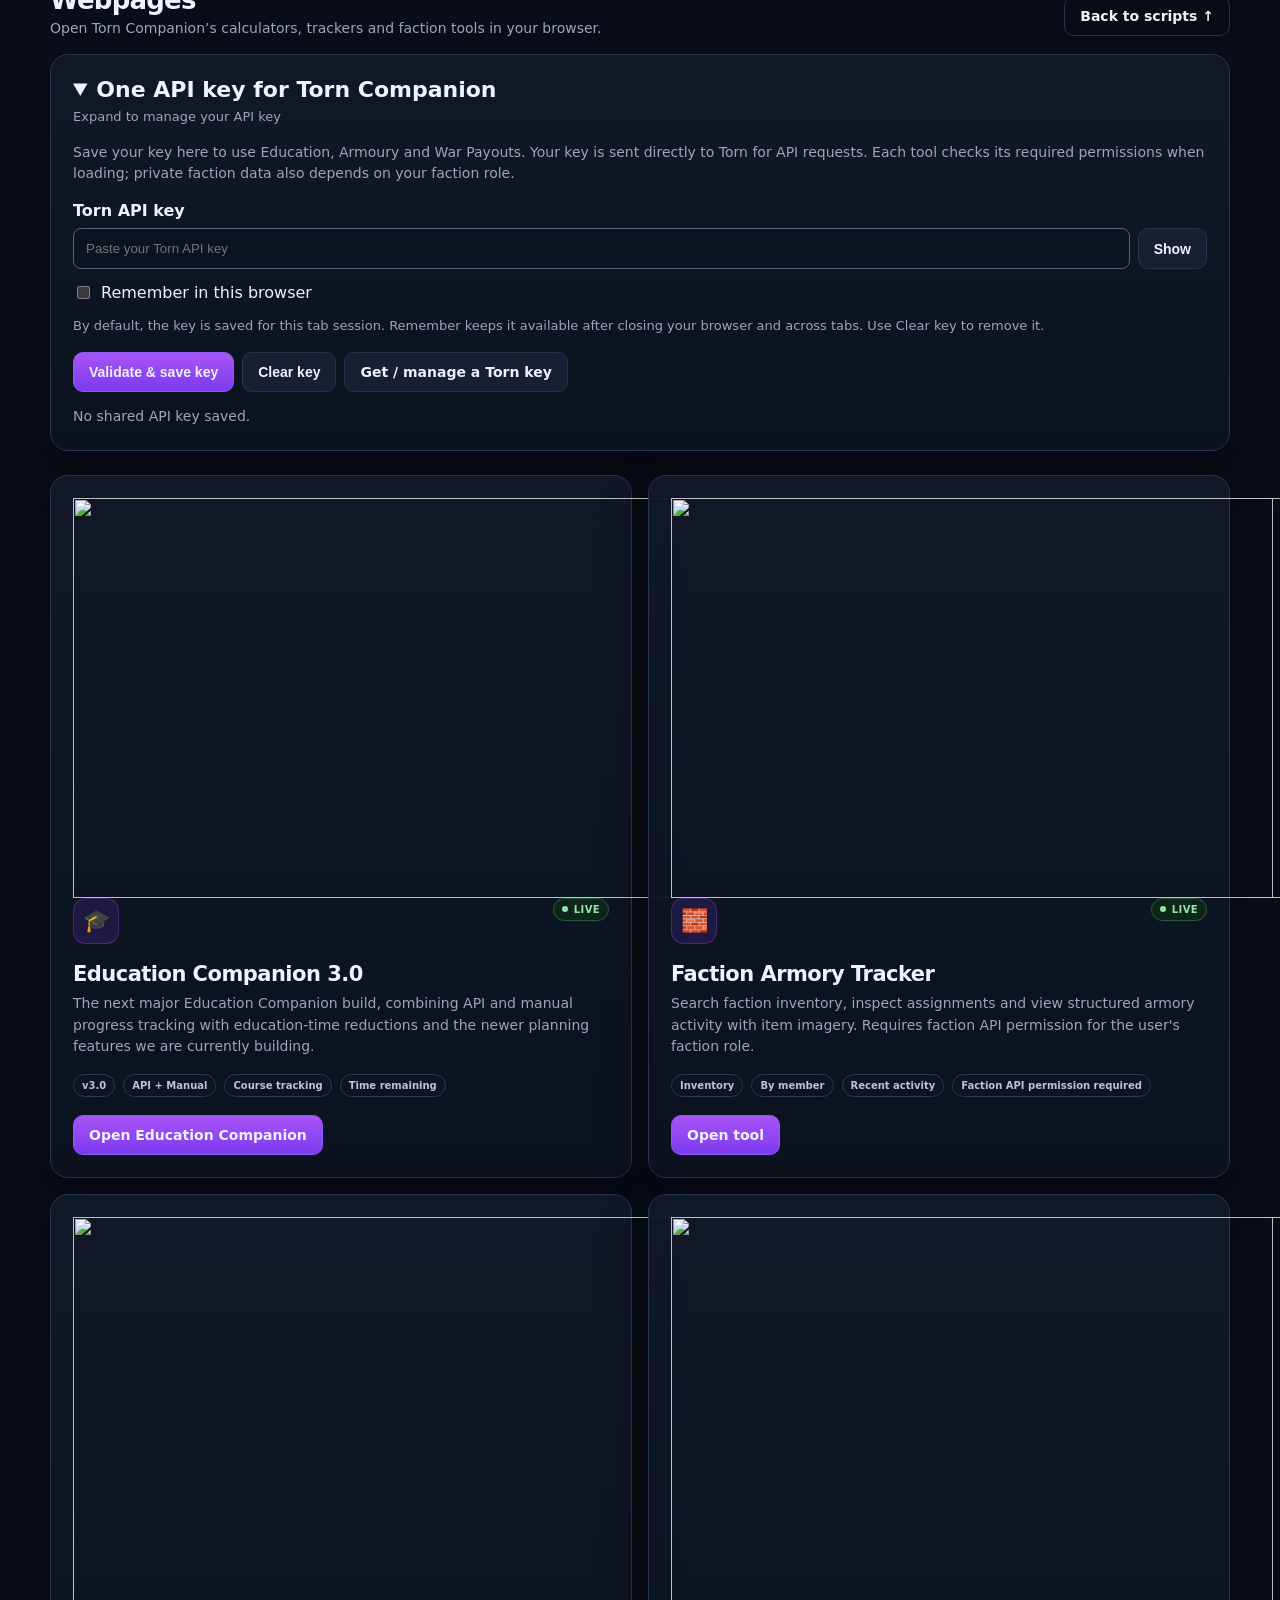
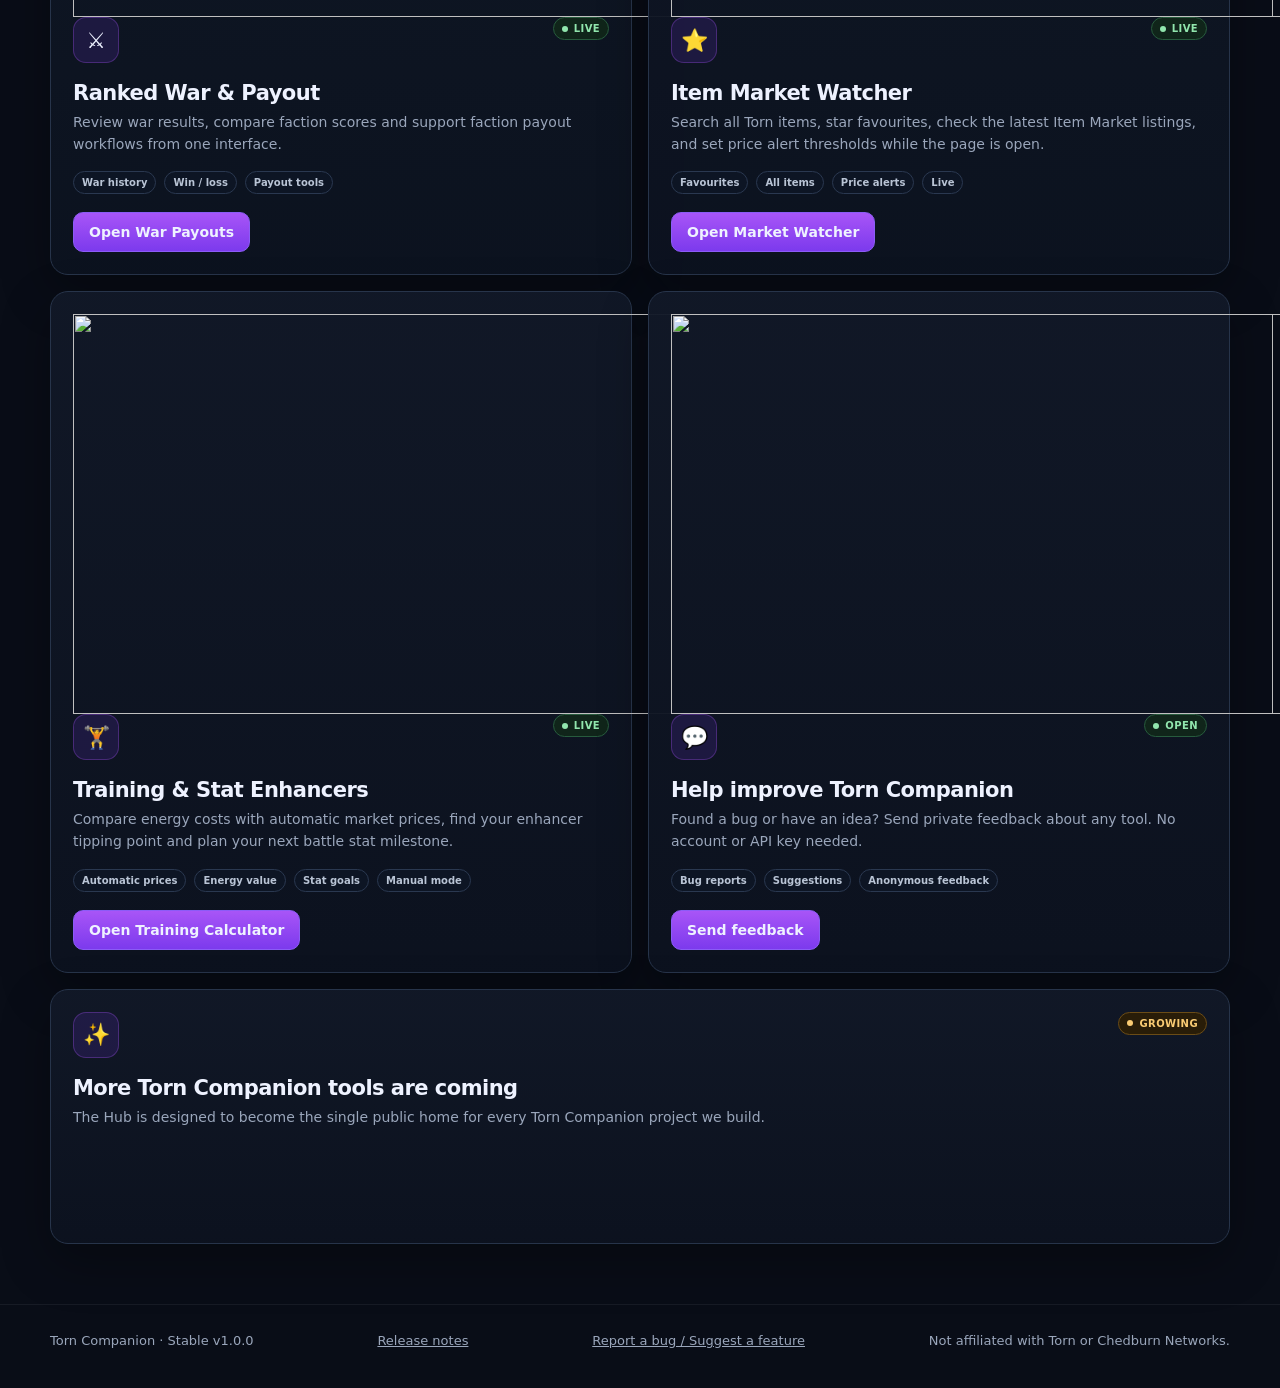
==== commit f29dc7b7: "Add anonymous private feedback form, administrator inbox and hub banner" ====
--- a/public/index.html
+++ b/public/index.html
@@ -300,6 +300,15 @@
             <div class="card-actions"><a class="btn primary" href="/training/">Open Training Calculator</a></div>
           </article>
 
+          <article class="card" id="feedback">
+            <img class="tool-art" src="/assets/feedback-banner.svg" alt="" loading="lazy" decoding="async" width="1200" height="400">
+            <div class="card-top"><div class="icon">💬</div><span class="status"><span class="dot"></span>Open</span></div>
+            <h3>Help improve Torn Companion</h3>
+            <p>Found a bug or have an idea? Send private feedback about any tool. No account or API key needed.</p>
+            <div class="meta"><span class="pill">Bug reports</span><span class="pill">Suggestions</span><span class="pill">Anonymous feedback</span></div>
+            <div class="card-actions"><a class="btn primary" href="/feedback/">Send feedback</a></div>
+          </article>
+
           <article class="card wide">
             <div class="card-top">
               <div class="icon">✨</div>
@@ -315,7 +324,7 @@
 
   <footer>
     <div class="shell footer-row">
-      <span>Torn Companion · Stable v1.0.0</span><a href="https://github.com/eKININJ4x/torn-companion-hub/releases/tag/v1.0.0" target="_blank" rel="noopener noreferrer">Release notes</a><a href="https://github.com/eKININJ4x/torn-companion-hub/issues/new/choose" target="_blank" rel="noopener noreferrer">Report a bug / Suggest a feature</a>
+      <span>Torn Companion · Stable v1.0.0</span><a href="https://github.com/eKININJ4x/torn-companion-hub/releases/tag/v1.0.0" target="_blank" rel="noopener noreferrer">Release notes</a><a href="/feedback/" target="_blank" rel="noopener noreferrer">Report a bug / Suggest a feature</a>
       <span>Not affiliated with Torn or Chedburn Networks.</span>
     </div>
   </footer>
